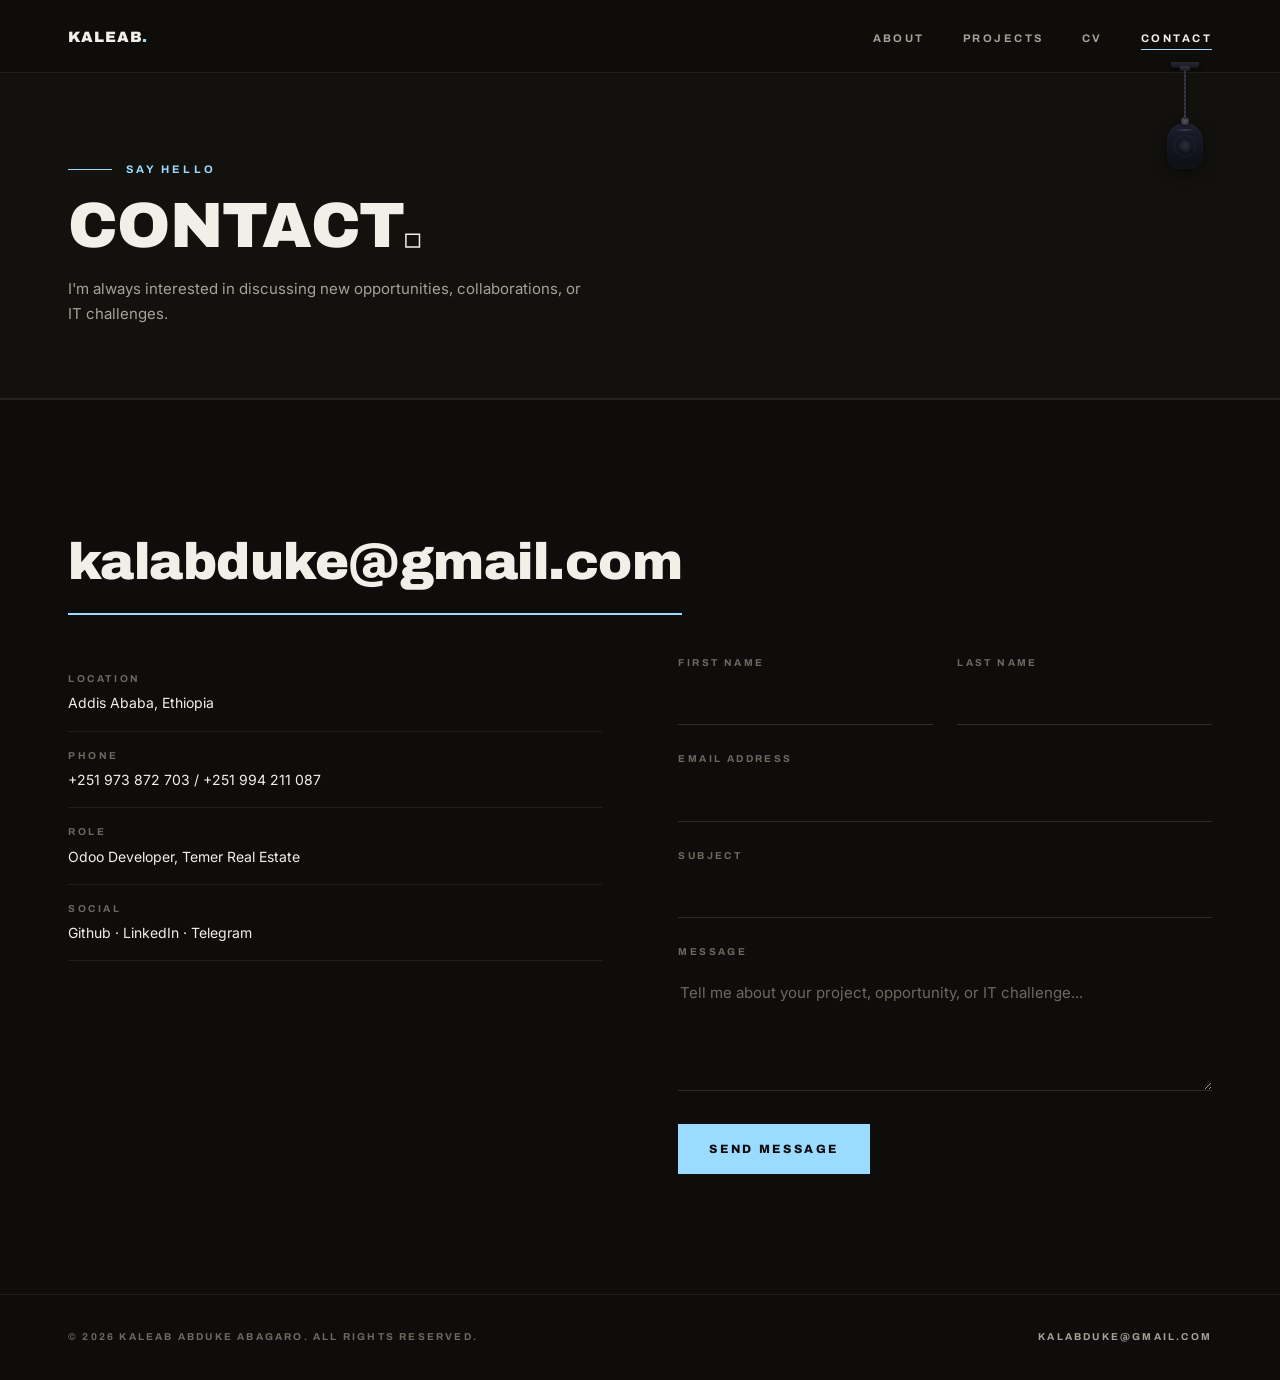
==== contact.html @ af85ce94 "Replace theme toggle with the pull-cord lamp design - Port the lamp from the reference design: ceili" ====
<!DOCTYPE html>
<html lang="en">

<head>
    <meta charset="UTF-8">
    <meta name="viewport" content="width=device-width, initial-scale=1.0">
    <meta name="description"
        content="Contact Kaleab Abduke, Odoo Developer based in Addis Ababa, Ethiopia.">
    <title>Contact | Kaleab Abduke</title>
    <link rel="preconnect" href="https://fonts.googleapis.com">
    <link rel="preconnect" href="https://fonts.gstatic.com" crossorigin>
    <link href="https://fonts.googleapis.com/css2?family=Archivo:wght@600;700;800;900&family=Inter:wght@400;500;600&display=swap"
        rel="stylesheet">
    <link rel="stylesheet" href="https://cdnjs.cloudflare.com/ajax/libs/font-awesome/6.4.0/css/all.min.css">
    <link rel="stylesheet" href="style.css">
    <script>
        // Apply saved theme before first paint (no flash)
        try {
            if (localStorage.getItem('theme') === 'light') {
                document.documentElement.classList.add('light-mode');
            }
        } catch (e) {}
    </script>
</head>

<body>

    <div class="room-light" aria-hidden="true"></div>

    <nav class="navbar">
        <div class="nav-container container">
            <div class="nav-logo">
                <a href="index.html"><span class="logo-text">Kaleab<em>.</em></span></a>
            </div>
            <ul class="nav-menu">
                <li class="nav-item"><a href="index.html#about" class="nav-link">About</a></li>
                <li class="nav-item"><a href="projects.html" class="nav-link">Projects</a></li>
                <li class="nav-item"><a href="index.html#cv" class="nav-link">CV</a></li>
                <li class="nav-item"><a href="contact.html" class="nav-link active">Contact</a></li>
            </ul>
            <div class="lamp-container" id="theme-toggle" role="button" tabindex="0" aria-label="Toggle light / dark mode" aria-pressed="false">
                <div class="ceiling-mount"></div>
                <div class="wire"></div>
                <div class="wire-connector"></div>
                <div class="lamp-body">
                    <div class="led-ring"></div>
                    <div class="core-light"></div>
                    <div class="light-beam"></div>
                    <div class="pull-tab"></div>
                </div>
            </div>
            <div class="nav-toggle" id="mobile-menu" aria-label="Toggle menu">
                <span class="bar"></span>
                <span class="bar"></span>
            </div>
        </div>
    </nav>

    <header class="page-hero">
        <div class="container">
            <div class="ph-kicker">
                <span class="label label--accent">Say Hello</span>
            </div>
            <h1>Contact<span class="line--outline">.</span></h1>
            <p>I'm always interested in discussing new opportunities, collaborations,
                or IT challenges.</p>
        </div>
    </header>

    <section class="section">
        <div class="container">
            <a href="mailto:kalabduke@gmail.com" class="contact-email reveal">kalabduke@gmail.com</a>
            <div class="contact-grid">
                <div class="reveal">
                    <div class="contact-method">
                        <div class="cm-label">Location</div>
                        <div class="cm-value">Addis Ababa, Ethiopia</div>
                    </div>
                    <div class="contact-method">
                        <div class="cm-label">Phone</div>
                        <div class="cm-value">+251 973 872 703 / +251 994 211 087</div>
                    </div>
                    <div class="contact-method">
                        <div class="cm-label">Role</div>
                        <div class="cm-value">Odoo Developer, Temer Real Estate</div>
                    </div>
                    <div class="contact-method">
                        <div class="cm-label">Social</div>
                        <div class="cm-value">
                            <a href="https://github.com/kaleabAbduke" target="_blank" rel="noopener noreferrer">Github</a> ·
                            <a href="https://www.linkedin.com/in/kaleab-abduke" target="_blank" rel="noopener noreferrer">LinkedIn</a> ·
                            <a href="https://t.me/Kaleab_Abduke" target="_blank" rel="noopener noreferrer">Telegram</a>
                        </div>
                    </div>
                </div>

                <form class="contact-form" id="contactForm">
                    <div class="form-row">
                        <div class="form-group">
                            <label for="firstName">First Name</label>
                            <input type="text" id="firstName" name="firstName" required>
                        </div>
                        <div class="form-group">
                            <label for="lastName">Last Name</label>
                            <input type="text" id="lastName" name="lastName" required>
                        </div>
                    </div>
                    <div class="form-group">
                        <label for="email">Email Address</label>
                        <input type="email" id="email" name="email" required>
                    </div>
                    <div class="form-group">
                        <label for="subject">Subject</label>
                        <input type="text" id="subject" name="subject" required>
                    </div>
                    <div class="form-group">
                        <label for="message">Message</label>
                        <textarea id="message" name="message" rows="5" required
                            placeholder="Tell me about your project, opportunity, or IT challenge..."></textarea>
                    </div>
                    <button type="submit" class="btn-sharp">Send Message</button>
                </form>
            </div>
        </div>
    </section>

    <footer class="footer">
        <div class="container footer-inner">
            <p>© <span id="current-year">2026</span> Kaleab Abduke Abagaro. All rights reserved.</p>
            <p><a href="mailto:kalabduke@gmail.com">kalabduke@gmail.com</a></p>
        </div>
    </footer>

    <script src="script.js"></script>
    <script>
        document.getElementById('current-year').textContent = new Date().getFullYear();

        // Form submission sends to your email via Formspree
        document.getElementById('contactForm').addEventListener('submit', function (e) {
            e.preventDefault();
            const formData = new FormData(this);
            const firstName = formData.get('firstName');
            const lastName = formData.get('lastName');
            const email = formData.get('email');
            const subject = formData.get('subject');
            const message = formData.get('message');

            if (!firstName || !lastName || !email || !subject || !message) {
                showNotification('Please fill in all fields', 'error');
                return;
            }

            const emailRegex = /^[^\s@]+@[^\s@]+\.[^\s@]+$/;
            if (!emailRegex.test(email)) {
                showNotification('Please enter a valid email address', 'error');
                return;
            }

            const form = this;
            const submitBtn = form.querySelector('button[type="submit"]');
            const originalBtnText = submitBtn ? submitBtn.innerHTML : '';
            if (submitBtn) {
                submitBtn.disabled = true;
                submitBtn.textContent = 'Sending...';
            }

            fetch(window.FORMSPREE_ENDPOINT, {
                method: 'POST',
                headers: { 'Content-Type': 'application/json' },
                body: JSON.stringify({
                    name: firstName + ' ' + lastName,
                    firstName, lastName, email, subject, message
                })
            })
            .then(r => r.json())
            .then(data => {
                if (data.ok) {
                    showNotification('Message sent! I\'ll get back to you soon.', 'success');
                    form.reset();
                } else {
                    showNotification('Something went wrong. Try again or email me directly.', 'error');
                }
            })
            .catch(() => {
                showNotification('Could not send. Check your connection or email me directly.', 'error');
            })
            .finally(() => {
                if (submitBtn) {
                    submitBtn.disabled = false;
                    submitBtn.textContent = originalBtnText;
                }
            });
        });
    </script>
</body>

</html>
---- style.css ----
/* ============================================================
   KALEAB ABDUKE | PORTFOLIO
   Editorial design language: sharp corners, hairline rules,
   huge uppercase display type, one accent. Inspired by bold
   magazine / showcase layouts. No glass, no glow, no pills.
   ============================================================ */

/* ---------- Reset ---------- */
* {
    margin: 0;
    padding: 0;
    box-sizing: border-box;
}

:root {
    /* Warm dark editorial palette */
    --bg: #0E0D0B;
    --bg-2: #12110E;
    --bg-3: #171510;
    --ink: #F2EFE9;
    --muted: #A7A197;
    --faint: #6E6960;
    --line: rgba(242, 239, 233, 0.14);
    --line-soft: rgba(242, 239, 233, 0.08);
    --accent: #9ADBFF;
    --accent-ink: #0A0A0A;
    --card: rgba(242, 239, 233, 0.045);

    /* Hero stays cinematic (light-on-dark over the photo) in both themes */
    --hero-ink: #F2EFE9;
    --hero-muted: #A7A197;
    --hero-accent: #9ADBFF;
    --hero-accent-ink: #0A0A0A;
    --hero-fade: #0E0D0B;

    /* Theme-aware surfaces */
    --nav-bg: rgba(14, 13, 11, 0.88);
    --scroll-thumb: #2A2722;

    /* Type */
    --display: 'Archivo', 'Inter', sans-serif;
    --body: 'Inter', sans-serif;

    --fs-hero: clamp(3.2rem, 11vw, 10.5rem);
    --fs-xl: clamp(2.2rem, 5vw, 4rem);
    --fs-lg: clamp(1.4rem, 2.6vw, 2.1rem);
    --fs-md: 1rem;
    --fs-sm: 0.8125rem;
    --fs-xs: 0.6875rem;

    --space: clamp(4rem, 10vw, 7.5rem);
}

html {
    scroll-behavior: smooth;
}

body {
    font-family: var(--body);
    background: var(--bg);
    color: var(--ink);
    line-height: 1.65;
    -webkit-font-smoothing: antialiased;
    overflow-x: hidden;
    transition: background-color 0.5s ease, color 0.5s ease;
}

/* ============================================================
   LIGHT MODE — warm paper editorial palette
   Toggled via html.light-mode (head script + theme button)
   ============================================================ */
html.light-mode {
    --bg: #F5F2EC;
    --bg-2: #EFEBE2;
    --bg-3: #E8E3D8;
    --ink: #1C1812;
    --muted: #5A544A;
    --faint: #8A8377;
    --line: rgba(28, 24, 18, 0.16);
    --line-soft: rgba(28, 24, 18, 0.09);
    --accent: #0E7CB8;
    --accent-ink: #FFFFFF;
    --card: rgba(28, 24, 18, 0.05);
    --nav-bg: rgba(245, 242, 236, 0.88);
    --scroll-thumb: #C6C0B2;
}

/* Smooth theme cross-fade for the main themed surfaces */
html.light-mode body,
html.light-mode .navbar,
html.light-mode .section,
html.light-mode .section--tint,
html.light-mode .soft-chip,
html.light-mode .btn-sharp {
    transition: background-color 0.5s ease, color 0.5s ease, border-color 0.5s ease;
}

::selection {
    background: var(--accent);
    color: var(--accent-ink);
}

::-webkit-scrollbar {
    width: 10px;
}
::-webkit-scrollbar-track {
    background: var(--bg);
}
::-webkit-scrollbar-thumb {
    background: var(--scroll-thumb);
    border-radius: 0;
}

a {
    color: inherit;
    text-decoration: none;
}

img {
    max-width: 100%;
    display: block;
}

.container {
    width: 100%;
    max-width: 1240px;
    margin: 0 auto;
    padding: 0 clamp(20px, 4vw, 48px);
}

/* ---------- Utility ---------- */
.u-muted { color: var(--muted); }
.u-faint { color: var(--faint); }
.u-accent { color: var(--accent); }

.label {
    font-family: var(--display);
    font-size: var(--fs-xs);
    font-weight: 700;
    text-transform: uppercase;
    letter-spacing: 0.28em;
    color: var(--muted);
}

.label--accent { color: var(--accent); }

/* ============================================================
   NAVIGATION
   ============================================================ */
.navbar {
    position: fixed;
    top: 0;
    left: 0;
    right: 0;
    z-index: 1000;
    background: var(--nav-bg);
    backdrop-filter: blur(10px);
    -webkit-backdrop-filter: blur(10px);
    border-bottom: 1px solid var(--line-soft);
    transition: background 0.5s ease, border-color 0.5s ease;
}

.nav-container {
    display: flex;
    align-items: center;
    justify-content: space-between;
    height: 72px;
}

.nav-logo .logo-text {
    font-family: var(--display);
    font-size: 15px;
    font-weight: 900;
    text-transform: uppercase;
    letter-spacing: 0.06em;
    color: var(--ink);
}

.nav-logo .logo-text em {
    font-style: normal;
    color: var(--accent);
}

.nav-menu {
    display: flex;
    align-items: center;
    gap: clamp(20px, 3vw, 40px);
    list-style: none;
}

.nav-link {
    font-family: var(--display);
    font-size: 11px;
    font-weight: 700;
    text-transform: uppercase;
    letter-spacing: 0.22em;
    color: var(--muted);
    padding: 6px 0;
    position: relative;
    transition: color 0.25s ease;
}

.nav-link::after {
    content: '';
    position: absolute;
    left: 0;
    bottom: 0;
    width: 0;
    height: 1px;
    background: var(--accent);
    transition: width 0.3s ease;
}

.nav-link:hover,
.nav-link.active {
    color: var(--ink);
}

.nav-link:hover::after,
.nav-link.active::after {
    width: 100%;
}

/* ============================================================
   THEME LAMP — light / dark mode toggle
   Tap, click or pull the lamp to switch themes
   ============================================================ */
.lamp-container {
    position: fixed;
    top: 62px;
    right: 6vw;
    z-index: 990;
    cursor: grab;
    user-select: none;
    -webkit-user-select: none;
    outline: none;
}

.lamp-container:active {
    cursor: grabbing;
}

.lamp-container:focus-visible .lamp-body {
    outline: 1px solid var(--accent);
    outline-offset: 4px;
}

/* Ceiling mount */
.ceiling-mount {
    width: 28px;
    height: 6px;
    background: linear-gradient(to bottom, #2a2a35, #15151a);
    border-radius: 0 0 3px 3px;
    margin: 0 auto;
    box-shadow: 0 1px 4px rgba(0, 0, 0, 0.6);
    position: relative;
    z-index: 10;
}

.ceiling-mount::after {
    content: '';
    position: absolute;
    bottom: -3px;
    left: 50%;
    transform: translateX(-50%);
    width: 10px;
    height: 5px;
    background: linear-gradient(to bottom, #333340, #1a1a25);
    border-radius: 1px;
}

/* Wire */
.wire {
    width: 2px;
    height: 52px;
    background: repeating-linear-gradient(
        to bottom,
        #3a3a45 0px,
        #3a3a45 2px,
        #2a2a35 2px,
        #2a2a35 4px
    );
    margin: -1px auto 0;
    position: relative;
    z-index: 5;
    transition: height 0.3s ease;
    box-shadow: 1px 0 2px rgba(0, 0, 0, 0.4);
}

.wire-connector {
    width: 8px;
    height: 8px;
    background: radial-gradient(circle, #555560, #2a2a35);
    border-radius: 50%;
    margin: -2px auto 0;
    position: relative;
    z-index: 2;
    box-shadow: 0 1px 3px rgba(0, 0, 0, 0.5);
}

/* Lamp body */
.lamp-body {
    width: 36px;
    height: 46px;
    background: linear-gradient(180deg, #1e1e2e 0%, #151520 50%, #0d0d15 100%);
    border-radius: 18px 18px 12px 12px;
    position: relative;
    margin: -2px auto 0;
    box-shadow:
        0 4px 15px rgba(0, 0, 0, 0.5),
        inset 0 1px 2px rgba(255, 255, 255, 0.03);
    transition: all 0.4s ease;
    overflow: hidden;
}

.lamp-body::before {
    content: '';
    position: absolute;
    top: 6px;
    left: 50%;
    transform: translateX(-50%);
    width: 20px;
    height: 2px;
    background: linear-gradient(to right, transparent, #3a3a50, transparent);
    border-radius: 1px;
}

.led-ring {
    position: absolute;
    top: 50%;
    left: 50%;
    transform: translate(-50%, -50%);
    width: 22px;
    height: 22px;
    border: 1.5px solid rgba(255, 255, 255, 0.05);
    border-radius: 50%;
    transition: all 0.4s ease;
}

.core-light {
    position: absolute;
    top: 50%;
    left: 50%;
    transform: translate(-50%, -50%);
    width: 12px;
    height: 12px;
    background: radial-gradient(circle, rgba(255, 255, 255, 0.1), transparent);
    border-radius: 50%;
    transition: all 0.4s ease;
}

.lamp-body::after {
    content: '';
    position: absolute;
    bottom: 0;
    left: 0;
    right: 0;
    height: 8px;
    background: linear-gradient(to bottom, transparent, rgba(255, 255, 255, 0.02));
    border-radius: 0 0 12px 12px;
}

/* Light beam */
.light-beam {
    position: absolute;
    top: 100%;
    left: 50%;
    transform: translateX(-50%);
    width: 0;
    height: 0;
    border-left: 70px solid transparent;
    border-right: 70px solid transparent;
    border-top: 200px solid rgba(200, 220, 255, 0);
    pointer-events: none;
    transition: all 0.5s ease;
    filter: blur(18px);
}

/* Pull tab */
.pull-tab {
    position: absolute;
    bottom: -32px;
    right: 8px;
    width: 1.5px;
    height: 32px;
    background: linear-gradient(to bottom, #4a4a55, #2a2a35);
    transition: transform 0.3s ease;
}

.pull-tab::after {
    content: '';
    position: absolute;
    bottom: -5px;
    left: 50%;
    transform: translateX(-50%);
    width: 8px;
    height: 8px;
    background: radial-gradient(circle, #5a5a65, #3a3a45);
    border-radius: 50%;
    box-shadow: 0 1px 3px rgba(0, 0, 0, 0.5);
}

/* ON state: futuristic glow */
.lamp-container.on .lamp-body {
    background: linear-gradient(180deg, #2a2a3e 0%, #1e1e2e 50%, #151520 100%);
    box-shadow:
        0 4px 20px rgba(100, 180, 255, 0.15),
        0 0 40px rgba(100, 180, 255, 0.1),
        inset 0 1px 2px rgba(255, 255, 255, 0.05);
}

.lamp-container.on .led-ring {
    border-color: rgba(100, 200, 255, 0.6);
    box-shadow: 0 0 15px rgba(100, 200, 255, 0.4), 0 0 30px rgba(100, 200, 255, 0.2);
}

.lamp-container.on .core-light {
    background: radial-gradient(circle, rgba(200, 230, 255, 0.95), rgba(100, 180, 255, 0.6));
    box-shadow:
        0 0 30px rgba(100, 200, 255, 0.8),
        0 0 60px rgba(100, 180, 255, 0.4),
        0 0 100px rgba(100, 180, 255, 0.2);
}

.lamp-container.on .light-beam {
    border-top-color: rgba(200, 220, 255, 0.08);
}

.lamp-container.on .pull-tab::after {
    background: radial-gradient(circle, #7a7a85, #5a5a65);
    box-shadow: 0 0 8px rgba(100, 200, 255, 0.3);
}

/* Pull animation */
.lamp-container.pulling .wire {
    height: 74px;
}

.lamp-container.pulling .lamp-body,
.lamp-container.pulling .pull-tab {
    transform: translateY(22px);
}

/* Room light overlay: warms the page in light mode */
.room-light {
    position: fixed;
    top: 0;
    left: 0;
    width: 100%;
    height: 100%;
    background: radial-gradient(ellipse at 85% 12%, rgba(200, 220, 255, 0.07) 0%, transparent 55%);
    opacity: 0;
    pointer-events: none;
    transition: opacity 0.7s ease;
    z-index: 40;
}

html.light-mode .room-light {
    opacity: 1;
}

@media (max-width: 900px) {
    .lamp-container {
        top: 60px;
        right: 14px;
    }
}

@media (max-width: 480px) {
    .lamp-container {
        right: 12px;
    }
    .lamp-body {
        width: 32px;
        height: 42px;
    }
    .wire {
        height: 44px;
    }
    .light-beam {
        border-left-width: 55px;
        border-right-width: 55px;
        border-top-width: 160px;
    }
}

/* Hamburger: two dashes, editorial style */
.nav-toggle {
    display: none;
    flex-direction: column;
    gap: 7px;
    cursor: pointer;
    padding: 8px 0;
}

.nav-toggle .bar {
    width: 26px;
    height: 1.5px;
    background: var(--ink);
    transition: transform 0.3s ease, opacity 0.3s ease;
}

.nav-toggle.active .bar:nth-child(1) {
    transform: translateY(4.25px) rotate(45deg);
}
.nav-toggle.active .bar:nth-child(2) {
    transform: translateY(-4.25px) rotate(-45deg);
}

/* ============================================================
   HERO
   ============================================================ */
.hero {
    position: relative;
    min-height: 100svh;
    display: flex;
    flex-direction: column;
    justify-content: flex-end;
    overflow: hidden;
    padding-top: 72px;
}

.hero-bg {
    position: absolute;
    inset: 0;
    z-index: 0;
}

.hero-bg img {
    width: 100%;
    height: 100%;
    object-fit: cover;
    filter: grayscale(55%) contrast(1.05) brightness(0.55);
    transform: scale(1.02);
}

.hero-bg::after {
    content: '';
    position: absolute;
    inset: 0;
    background:
        linear-gradient(180deg, rgba(14, 13, 11, 0.78) 0%, rgba(14, 13, 11, 0.15) 38%, rgba(14, 13, 11, 0.42) 72%, var(--hero-fade) 100%),
        radial-gradient(120% 90% at 20% 20%, transparent 40%, rgba(14, 13, 11, 0.55) 100%);
}

.hero-inner {
    position: relative;
    z-index: 2;
    width: 100%;
    padding-bottom: 150px;
}

.hero-kicker {
    display: flex;
    align-items: center;
    gap: 14px;
    margin-bottom: 22px;
}

.hero-kicker::before {
    content: '';
    width: 44px;
    height: 1px;
    background: var(--hero-accent);
}

.hero-title {
    font-family: var(--display);
    font-size: var(--fs-hero);
    font-weight: 900;
    text-transform: uppercase;
    line-height: 0.9;
    letter-spacing: -0.01em;
    margin: 0;
}

.hero-title .line {
    display: block;
}

.hero-title .line--outline {
    color: transparent;
    -webkit-text-stroke: 1.5px var(--hero-ink);
}

.hero-title .line--outline em {
    font-style: normal;
    -webkit-text-stroke: 0;
    color: var(--hero-accent);
}

.hero-lead {
    margin-top: 28px;
    max-width: 460px;
    color: var(--hero-muted);
    font-size: 15px;
    line-height: 1.7;
}

.hero-actions {
    display: flex;
    align-items: center;
    gap: 28px;
    margin-top: 40px;
    flex-wrap: wrap;
}

/* Circular watch-style button */
.watch-btn {
    display: inline-flex;
    align-items: center;
    gap: 16px;
    color: var(--hero-ink);
    transition: color 0.25s ease;
}

.watch-btn .ring {
    width: 58px;
    height: 58px;
    border: 1px solid rgba(242, 239, 233, 0.5);
    border-radius: 50%;
    display: grid;
    place-items: center;
    transition: border-color 0.3s ease, background 0.3s ease, transform 0.3s ease;
}

.watch-btn .ring svg {
    width: 16px;
    height: 16px;
    fill: var(--hero-ink);
    margin-left: 2px;
    transition: fill 0.3s ease;
}

.watch-btn .ring-label {
    font-family: var(--display);
    font-size: 11px;
    font-weight: 700;
    text-transform: uppercase;
    letter-spacing: 0.24em;
}

.watch-btn:hover .ring {
    border-color: var(--hero-accent);
    background: var(--hero-accent);
    transform: scale(1.05);
}

.watch-btn:hover .ring svg {
    fill: var(--hero-accent-ink);
}

/* Sharp-corner accent button */
.btn-sharp {
    display: inline-flex;
    align-items: center;
    justify-content: center;
    gap: 10px;
    background: var(--accent);
    color: var(--accent-ink);
    font-family: var(--display);
    font-size: 12px;
    font-weight: 800;
    text-transform: uppercase;
    letter-spacing: 0.22em;
    padding: 17px 30px;
    border: 1px solid var(--accent);
    border-radius: 0;
    cursor: pointer;
    transition: background 0.25s ease, color 0.25s ease, transform 0.2s ease;
}

.btn-sharp:hover {
    background: transparent;
    color: var(--accent);
    transform: translateY(-2px);
}

.btn-sharp--ghost {
    background: transparent;
    color: var(--ink);
    border-color: var(--line);
}

.btn-sharp--ghost:hover {
    border-color: var(--ink);
    color: var(--ink);
    background: transparent;
}

/* Hero info card: bottom right, translucent with border */
.hero-card {
    position: absolute;
    right: clamp(20px, 4vw, 48px);
    bottom: 130px;
    z-index: 2;
    width: min(360px, 88vw);
    background: rgba(14, 13, 11, 0.72);
    border: 1px solid var(--line);
    padding: 26px 28px;
    backdrop-filter: blur(6px);
    -webkit-backdrop-filter: blur(6px);
}

.hero-card h3 {
    font-family: var(--display);
    font-size: 15px;
    font-weight: 800;
    text-transform: uppercase;
    letter-spacing: 0.12em;
    margin-bottom: 10px;
}

.hero-card p {
    color: var(--hero-muted);
    font-size: 13px;
    line-height: 1.7;
}

.hero-card .card-tag {
    display: inline-block;
    margin-top: 14px;
    font-family: var(--display);
    font-size: 10px;
    font-weight: 700;
    text-transform: uppercase;
    letter-spacing: 0.26em;
    color: var(--hero-accent);
}

/* Stats overlay: bottom */
.hero-stats {
    position: absolute;
    left: 0;
    right: 0;
    bottom: 0;
    z-index: 2;
    border-top: 1px solid var(--line-soft);
    background: rgba(14, 13, 11, 0.55);
    backdrop-filter: blur(6px);
    -webkit-backdrop-filter: blur(6px);
}

.stats-row {
    display: grid;
    grid-template-columns: repeat(3, 1fr);
    max-width: 1240px;
    margin: 0 auto;
    padding: 0 clamp(20px, 4vw, 48px);
}

.stat {
    padding: 26px 20px 26px 0;
    border-right: 1px solid var(--line-soft);
}

.stat:last-child {
    border-right: none;
}

.stat-num {
    font-family: var(--display);
    font-size: clamp(2rem, 4.5vw, 3.4rem);
    font-weight: 900;
    line-height: 1;
    display: block;
    color: var(--hero-ink);
}

.stat-label {
    display: block;
    margin-top: 8px;
    font-family: var(--display);
    font-size: 10px;
    font-weight: 700;
    text-transform: uppercase;
    letter-spacing: 0.28em;
    color: var(--hero-muted);
}

/* Hero socials: bottom left */
.hero-social {
    position: absolute;
    left: clamp(20px, 4vw, 48px);
    bottom: 118px;
    z-index: 2;
    display: flex;
    gap: 22px;
}

.hero-social a {
    font-family: var(--display);
    font-size: 10px;
    font-weight: 700;
    text-transform: uppercase;
    letter-spacing: 0.26em;
    color: var(--hero-muted);
    transition: color 0.25s ease;
}

.hero-social a:hover {
    color: var(--hero-accent);
}

/* Right pagination rail */
.hero-pager {
    position: absolute;
    right: clamp(14px, 2vw, 28px);
    top: 50%;
    transform: translateY(-50%);
    z-index: 2;
    display: flex;
    flex-direction: column;
    align-items: center;
    gap: 14px;
}

.hero-pager span {
    font-family: var(--display);
    font-size: 10px;
    font-weight: 700;
    color: var(--hero-muted);
    letter-spacing: 0.2em;
}

.hero-pager i {
    width: 1px;
    height: 74px;
    background: var(--line);
    position: relative;
}

.hero-pager i::after {
    content: '';
    position: absolute;
    top: 0;
    left: 0;
    width: 100%;
    height: 40%;
    background: var(--accent);
}

/* ============================================================
   SECTIONS
   ============================================================ */
.section {
    padding: var(--space) 0;
    border-top: 1px solid var(--line-soft);
    scroll-margin-top: 72px;
}

.section--tint {
    background: var(--bg-2);
}

.sec-head {
    display: flex;
    align-items: baseline;
    gap: 18px;
    margin-bottom: clamp(40px, 6vw, 72px);
}

.sec-title {
    font-family: var(--display);
    font-size: var(--fs-xl);
    font-weight: 900;
    text-transform: uppercase;
    line-height: 1;
    letter-spacing: -0.01em;
}

/* Reveal animation */
.reveal {
    opacity: 0;
    transform: translateY(26px);
    transition: opacity 0.7s ease, transform 0.7s ease;
}

.reveal.in {
    opacity: 1;
    transform: none;
}

/* ============================================================
   ABOUT / PROFILE
   ============================================================ */
.about-grid {
    display: grid;
    grid-template-columns: 1.15fr 0.85fr;
    gap: clamp(40px, 6vw, 80px);
    align-items: start;
}

.about-text p {
    color: var(--muted);
    font-size: 15px;
    line-height: 1.8;
    margin-bottom: 20px;
}

.about-text p strong {
    color: var(--ink);
    font-weight: 600;
}

.about-text .lead {
    font-size: var(--fs-md);
    color: var(--ink);
    font-weight: 500;
    line-height: 1.7;
}

.about-facts {
    margin-top: 34px;
    border-top: 1px solid var(--line);
}

.fact {
    display: flex;
    justify-content: space-between;
    gap: 20px;
    padding: 15px 0;
    border-bottom: 1px solid var(--line-soft);
}

.fact .fact-key {
    font-family: var(--display);
    font-size: 11px;
    font-weight: 700;
    text-transform: uppercase;
    letter-spacing: 0.2em;
    color: var(--faint);
}

.fact .fact-val {
    font-size: 13.5px;
    color: var(--ink);
    text-align: right;
}

.about-photo {
    position: relative;
}

.about-photo .frame {
    border: 1px solid var(--line);
    padding: 10px;
    background: var(--bg-2);
}

.about-photo img {
    width: 100%;
    filter: grayscale(100%) contrast(1.05);
    aspect-ratio: 4 / 5;
    object-fit: cover;
}

.about-photo .photo-caption {
    margin-top: 14px;
    font-family: var(--display);
    font-size: 10px;
    font-weight: 700;
    text-transform: uppercase;
    letter-spacing: 0.26em;
    color: var(--faint);
}

.about-photo .photo-caption em {
    font-style: normal;
    color: var(--accent);
}

/* ============================================================
   SKILLS | editorial list
   ============================================================ */
.skill-row {
    display: flex;
    align-items: center;
    gap: 24px;
    padding: 22px 0;
    border-bottom: 1px solid var(--line-soft);
    transition: background 0.25s ease;
}

.skill-row:first-child {
    border-top: 1px solid var(--line-soft);
}

.skill-row:hover {
    background: var(--card);
}

.skill-name {
    font-family: var(--display);
    font-size: var(--fs-md);
    font-weight: 800;
    text-transform: uppercase;
    letter-spacing: 0.06em;
    width: 220px;
    flex-shrink: 0;
}

.skill-dots {
    flex: 1;
    display: flex;
    gap: 6px;
    align-items: center;
}

.skill-dots i {
    width: 8px;
    height: 8px;
    background: var(--line);
    transition: background 0.3s ease;
}

.skill-dots i.on {
    background: var(--accent);
}

/* Soft skills: chip block under the technical bars */
.soft-skills {
    margin-top: clamp(32px, 4vw, 48px);
    padding-top: clamp(24px, 3vw, 36px);
    border-top: 1px solid var(--line-soft);
}

.soft-skills-label {
    font-family: var(--display);
    font-size: var(--fs-sm);
    font-weight: 800;
    text-transform: uppercase;
    letter-spacing: 0.14em;
    color: var(--accent);
    margin-bottom: 18px;
}

.soft-skills-list {
    display: flex;
    flex-wrap: wrap;
    gap: 10px;
}

.soft-chip {
    font-family: var(--display);
    font-size: 13px;
    font-weight: 700;
    text-transform: uppercase;
    letter-spacing: 0.08em;
    color: var(--text);
    border: 1px solid var(--line);
    padding: 8px 16px;
    transition: border-color 0.25s ease, color 0.25s ease, background 0.25s ease;
}

.soft-chip:hover {
    border-color: var(--accent);
    color: var(--accent);
}

/* Dots grid variant (kept for script.js render) */
.skill-dots-container {
    display: flex;
    gap: 6px;
}

.skill-dots-container .dot {
    width: 8px;
    height: 8px;
    background: var(--line);
}

.skill-dots-container .dot.filled {
    background: var(--accent);
}

.skill-dot-header {
    display: flex;
    justify-content: space-between;
    align-items: baseline;
    margin-bottom: 8px;
}

.skill-dot-header .skill-name {
    width: auto;
    font-size: 13px;
}

/* ============================================================
   PROJECTS | numbered editorial rows
   ============================================================ */
.project-row {
    display: grid;
    grid-template-columns: 90px 1fr;
    gap: clamp(20px, 3vw, 40px);
    padding: clamp(34px, 5vw, 52px) 0;
    border-bottom: 1px solid var(--line-soft);
    transition: background 0.3s ease;
    align-items: start;
}

.project-row:first-of-type {
    border-top: 1px solid var(--line);
}

.project-row:hover {
    background: var(--card);
}

.proj-num {
    font-family: var(--display);
    font-size: 15px;
    font-weight: 800;
    color: var(--accent);
    letter-spacing: 0.06em;
    padding-top: 6px;
}

.proj-body .proj-title {
    font-family: var(--display);
    font-size: var(--fs-lg);
    font-weight: 900;
    text-transform: uppercase;
    line-height: 1.1;
    letter-spacing: -0.01em;
    margin-bottom: 14px;
    transition: color 0.25s ease;
}

.project-row:hover .proj-title {
    color: var(--accent);
}

.proj-body .proj-desc {
    color: var(--muted);
    font-size: 14.5px;
    line-height: 1.75;
    max-width: 720px;
    margin-bottom: 18px;
}

.proj-meta {
    display: flex;
    flex-wrap: wrap;
    gap: 8px 0;
    margin-bottom: 22px;
}

.proj-meta span {
    font-family: var(--display);
    font-size: 10px;
    font-weight: 700;
    text-transform: uppercase;
    letter-spacing: 0.2em;
    color: var(--faint);
    padding-right: 16px;
    border-right: 1px solid var(--line);
    margin-right: 16px;
}

.proj-meta span:last-child {
    border-right: none;
    padding-right: 0;
    margin-right: 0;
}

.proj-links {
    display: flex;
    gap: 28px;
}

.proj-links a {
    display: inline-flex;
    align-items: center;
    gap: 8px;
    font-family: var(--display);
    font-size: 11px;
    font-weight: 800;
    text-transform: uppercase;
    letter-spacing: 0.22em;
    color: var(--ink);
    transition: color 0.25s ease;
}

.proj-links a svg {
    width: 13px;
    height: 13px;
    fill: none;
    stroke: currentColor;
    stroke-width: 1.5;
    transition: transform 0.25s ease;
}

.proj-links a:hover {
    color: var(--accent);
}

.proj-links a:hover svg {
    transform: translate(2px, -2px);
}

.proj-cta {
    display: inline-flex;
    align-items: center;
    gap: 10px;
    font-family: var(--display);
    font-size: 12px;
    font-weight: 800;
    text-transform: uppercase;
    letter-spacing: 0.24em;
    background: var(--accent);
    color: var(--accent-ink);
    padding: 14px 22px;
    border: 1px solid var(--accent);
    transition: background 0.25s ease, color 0.25s ease;
}

.proj-cta:hover {
    background: transparent;
    color: var(--accent);
}

/* ============================================================
   CV
   ============================================================ */
.cv-grid {
    display: grid;
    grid-template-columns: 1.4fr 1fr;
    gap: clamp(40px, 6vw, 80px);
    align-items: start;
}

.cv-block {
    border-top: 1px solid var(--line);
    padding-top: 22px;
}

.cv-block + .cv-block {
    margin-top: 48px;
}

.cv-block-title {
    font-family: var(--display);
    font-size: 12px;
    font-weight: 800;
    text-transform: uppercase;
    letter-spacing: 0.24em;
    color: var(--accent);
    margin-bottom: 18px;
    display: flex;
    align-items: center;
    gap: 12px;
}

.cv-block-title::before {
    content: '';
    width: 20px;
    height: 1px;
    background: var(--accent);
}

.cv-item {
    padding: 18px 0;
    border-bottom: 1px solid var(--line-soft);
}

.cv-item:last-child {
    border-bottom: none;
}

.cv-item-header {
    display: flex;
    justify-content: space-between;
    align-items: baseline;
    gap: 16px;
    margin-bottom: 4px;
}

.cv-item-header h4 {
    font-family: var(--display);
    font-size: 14.5px;
    font-weight: 800;
    text-transform: uppercase;
    letter-spacing: 0.04em;
    line-height: 1.3;
}

.cv-date {
    font-family: var(--display);
    font-size: 10.5px;
    font-weight: 700;
    text-transform: uppercase;
    letter-spacing: 0.16em;
    color: var(--faint);
    white-space: nowrap;
}

.cv-company {
    color: var(--muted);
    font-size: 13px;
    font-weight: 500;
    margin: 4px 0 6px;
}

.cv-description {
    color: var(--muted);
    font-size: 13px;
    line-height: 1.7;
    list-style: none;
}

.cv-description li {
    margin-bottom: 4px;
    padding-left: 16px;
    position: relative;
}

.cv-description li::before {
    content: '';
    position: absolute;
    left: 0;
    top: 8px;
    width: 5px;
    height: 1px;
    background: var(--accent);
}

.cv-contact-item {
    display: flex;
    align-items: baseline;
    gap: 12px;
    padding: 12px 0;
    border-bottom: 1px solid var(--line-soft);
    font-size: 13.5px;
    color: var(--ink);
}

.cv-contact-item:last-child {
    border-bottom: none;
}

.cv-contact-item i {
    color: var(--accent);
    font-size: 11px;
    width: 16px;
    text-align: center;
}

.cv-actions {
    display: flex;
    gap: 14px;
    margin-top: 30px;
    flex-wrap: wrap;
}

/* ============================================================
   CONTACT
   ============================================================ */
.contact-email {
    display: inline-block;
    font-family: var(--display);
    font-size: clamp(1.6rem, 4.5vw, 3.2rem);
    font-weight: 900;
    text-transform: lowercase;
    letter-spacing: -0.01em;
    color: var(--ink);
    border-bottom: 2px solid var(--accent);
    padding-bottom: 8px;
    margin-bottom: 40px;
    transition: color 0.25s ease;
    word-break: break-all;
}

.contact-email:hover {
    color: var(--accent);
}

.contact-grid {
    display: grid;
    grid-template-columns: 1fr 1fr;
    gap: clamp(40px, 6vw, 80px);
    align-items: start;
}

.contact-method {
    padding: 16px 0;
    border-bottom: 1px solid var(--line-soft);
}

.contact-method .cm-label {
    font-family: var(--display);
    font-size: 10px;
    font-weight: 700;
    text-transform: uppercase;
    letter-spacing: 0.26em;
    color: var(--faint);
    margin-bottom: 4px;
}

.contact-method .cm-value {
    font-size: 14px;
    color: var(--ink);
}

.contact-form .form-group {
    margin-bottom: 26px;
}

.contact-form label {
    display: block;
    font-family: var(--display);
    font-size: 10px;
    font-weight: 700;
    text-transform: uppercase;
    letter-spacing: 0.24em;
    color: var(--faint);
    margin-bottom: 10px;
}

.contact-form input,
.contact-form textarea {
    width: 100%;
    background: transparent;
    border: none;
    border-bottom: 1px solid var(--line);
    border-radius: 0;
    padding: 12px 2px;
    font-family: var(--body);
    font-size: 15px;
    color: var(--ink);
    resize: vertical;
    transition: border-color 0.3s ease;
}

.contact-form input::placeholder,
.contact-form textarea::placeholder {
    color: var(--faint);
}

.contact-form input:focus,
.contact-form textarea:focus {
    outline: none;
    border-bottom-color: var(--accent);
}

.form-row {
    display: grid;
    grid-template-columns: 1fr 1fr;
    gap: 24px;
}

/* ============================================================
   FOOTER
   ============================================================ */
.footer {
    border-top: 1px solid var(--line-soft);
    padding: 34px 0;
}

.footer-inner {
    display: flex;
    justify-content: space-between;
    align-items: center;
    gap: 16px;
    flex-wrap: wrap;
}

.footer p {
    font-family: var(--display);
    font-size: 10px;
    font-weight: 700;
    text-transform: uppercase;
    letter-spacing: 0.22em;
    color: var(--faint);
}

.footer a {
    color: var(--muted);
    transition: color 0.25s ease;
}

.footer a:hover {
    color: var(--accent);
}

/* ============================================================
   SUB-PAGE HERO (Projects / Contact)
   ============================================================ */
.page-hero {
    padding: 160px 0 clamp(48px, 6vw, 72px);
    border-bottom: 1px solid var(--line-soft);
    background: var(--bg-2);
}

.page-hero .ph-kicker {
    display: flex;
    align-items: center;
    gap: 14px;
    margin-bottom: 18px;
}

.page-hero .ph-kicker::before {
    content: '';
    width: 44px;
    height: 1px;
    background: var(--accent);
}

.page-hero h1 {
    font-family: var(--display);
    font-size: var(--fs-xl);
    font-weight: 900;
    text-transform: uppercase;
    line-height: 0.95;
    letter-spacing: -0.01em;
}

.page-hero h1 .line--outline {
    color: transparent;
    -webkit-text-stroke: 1.5px var(--ink);
}

.page-hero p {
    color: var(--muted);
    margin-top: 20px;
    max-width: 520px;
    font-size: 15px;
}

/* ============================================================
   RESPONSIVE
   ============================================================ */
@media (max-width: 900px) {
    .nav-menu {
        position: fixed;
        top: 72px;
        left: 0;
        right: 0;
        flex-direction: column;
        align-items: flex-start;
        gap: 0;
        background: var(--bg);
        border-bottom: 1px solid var(--line);
        padding: 12px 0 22px clamp(20px, 4vw, 48px);
        transform: translateY(-110%);
        transition: transform 0.35s ease;
        z-index: 999;
    }

    .nav-menu.active {
        transform: translateY(0);
    }

    .nav-menu .nav-item {
        width: 100%;
    }

    .nav-link {
        display: block;
        padding: 16px 0;
        font-size: 13px;
    }

    .nav-toggle {
        display: flex;
    }

    .hero-card {
        position: relative;
        right: auto;
        bottom: auto;
        width: 100%;
        margin-top: 34px;
        max-width: 480px;
    }

    .hero-social {
        bottom: 132px;
    }

    .hero-pager {
        display: none;
    }

    .about-grid,
    .cv-grid,
    .contact-grid {
        grid-template-columns: 1fr;
    }

    .skill-row {
        flex-wrap: wrap;
        gap: 12px 20px;
    }

    .skill-name {
        width: auto;
        flex: 1 1 60%;
    }

}

@media (max-width: 560px) {
    .stats-row {
        grid-template-columns: 1fr;
        padding: 0;
    }

    .stat {
        border-right: none;
        border-bottom: 1px solid var(--line-soft);
        padding: 20px clamp(20px, 4vw, 48px);
        display: flex;
        align-items: baseline;
        gap: 14px;
    }

    .stat:last-child {
        border-bottom: none;
    }

    .stat-label {
        margin-top: 0;
    }

    .hero-inner {
        padding-bottom: 260px;
    }

    .hero-social {
        bottom: 250px;
        flex-wrap: wrap;
    }

    .project-row {
        grid-template-columns: 1fr;
        gap: 12px;
    }

    .form-row {
        grid-template-columns: 1fr;
        gap: 0;
    }

    .footer-inner {
        flex-direction: column;
        text-align: center;
    }
}

/* Reduced motion */
@media (prefers-reduced-motion: reduce) {
    * {
        animation: none !important;
        transition: none !important;
        scroll-behavior: auto !important;
    }
    .reveal {
        opacity: 1;
        transform: none;
    }
}
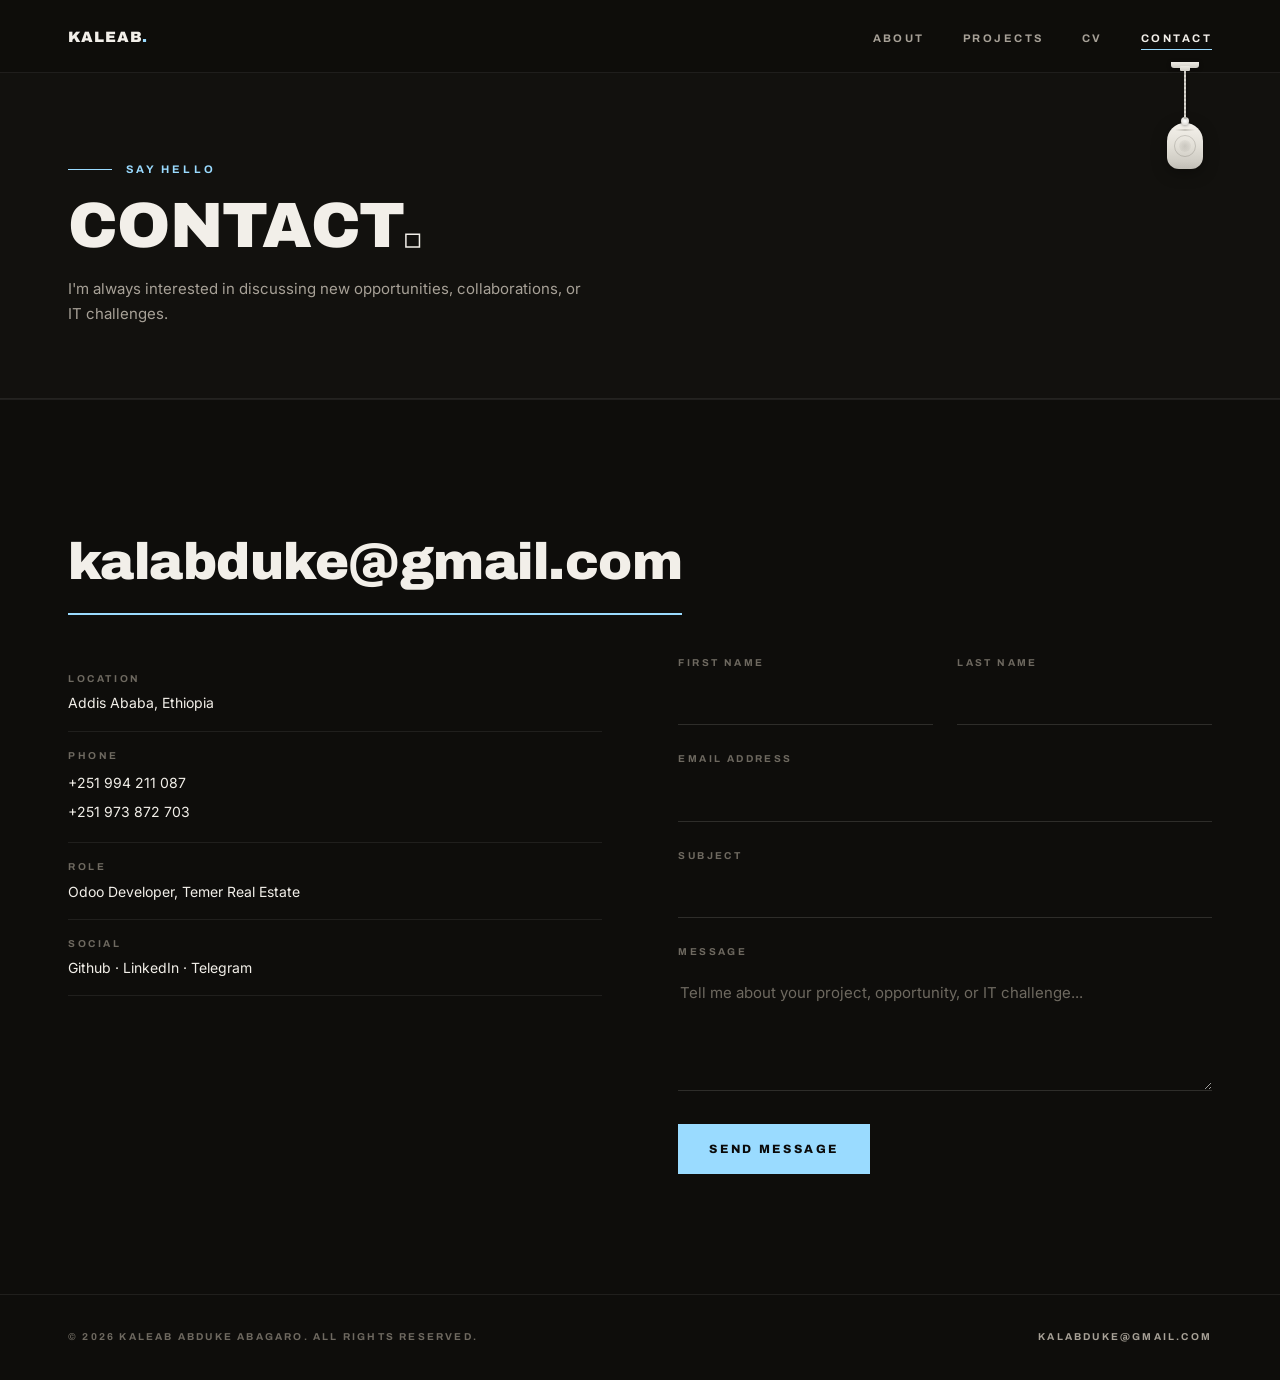
==== commit ec28d17c: "Add mobile slide-in sidebar and fix phone contact layout - Replace the broken mobile dropdown (navba" ====
--- a/contact.html
+++ b/contact.html
@@ -26,6 +26,7 @@
 <body>
 
     <div class="room-light" aria-hidden="true"></div>
+    <div class="nav-overlay" id="nav-overlay" aria-hidden="true"></div>
 
     <nav class="navbar">
         <div class="nav-container container">
@@ -78,7 +79,10 @@
                     </div>
                     <div class="contact-method">
                         <div class="cm-label">Phone</div>
-                        <div class="cm-value">+251 973 872 703 / +251 994 211 087</div>
+                        <div class="cm-value">
+                            <a class="cm-phone" href="tel:+251994211087">+251 994 211 087</a>
+                            <a class="cm-phone" href="tel:+251973872703">+251 973 872 703</a>
+                        </div>
                     </div>
                     <div class="contact-method">
                         <div class="cm-label">Role</div>
--- a/style.css
+++ b/style.css
@@ -36,6 +36,29 @@
     /* Theme-aware surfaces */
     --nav-bg: rgba(14, 13, 11, 0.88);
     --scroll-thumb: #2A2722;
+
+    /* Lamp: light metal in dark mode so it's visible on the dark page */
+    --lamp-a: #EDEAE4;
+    --lamp-b: #CFCCC5;
+    --lamp-c: #F5F2EC;
+    --lamp-d: #E2DFD7;
+    --lamp-e: #C6C3BB;
+    --lamp-wire-a: #D8D5CE;
+    --lamp-wire-b: #BDBAB2;
+    --lamp-hi: #FFFFFF;
+    --lamp-accent: #C6C3BB;
+    --lamp-ring: rgba(28, 24, 18, 0.16);
+    --lamp-core: rgba(28, 24, 18, 0.12);
+    --lamp-sheen: rgba(28, 24, 18, 0.03);
+    --lamp-tab-a: #D5D2CA;
+    --lamp-tab-b: #A8A59D;
+    --lamp-tab-hi: #E6E3DC;
+    --lamp-tab-b2: #B5B2AA;
+    --lamp-on-a: #F5F2EC;
+    --lamp-on-b: #E2DFD7;
+    --lamp-on-c: #C6C3BB;
+    --lamp-on-tab: #FFFFFF;
+    --lamp-on-tab2: #D5D2CA;
 
     /* Type */
     --display: 'Archivo', 'Inter', sans-serif;
@@ -83,6 +106,29 @@
     --card: rgba(28, 24, 18, 0.05);
     --nav-bg: rgba(245, 242, 236, 0.88);
     --scroll-thumb: #C6C0B2;
+
+    /* Lamp: dark metal in light mode so it's visible on the light page */
+    --lamp-a: #2A2A35;
+    --lamp-b: #15151A;
+    --lamp-c: #1E1E2E;
+    --lamp-d: #151520;
+    --lamp-e: #0D0D15;
+    --lamp-wire-a: #3A3A45;
+    --lamp-wire-b: #2A2A35;
+    --lamp-hi: #555560;
+    --lamp-accent: #3A3A50;
+    --lamp-ring: rgba(255, 255, 255, 0.08);
+    --lamp-core: rgba(255, 255, 255, 0.12);
+    --lamp-sheen: rgba(255, 255, 255, 0.03);
+    --lamp-tab-a: #4A4A55;
+    --lamp-tab-b: #2A2A35;
+    --lamp-tab-hi: #5A5A65;
+    --lamp-tab-b2: #3A3A45;
+    --lamp-on-a: #2A2A3E;
+    --lamp-on-b: #1E1E2E;
+    --lamp-on-c: #151520;
+    --lamp-on-tab: #7A7A85;
+    --lamp-on-tab2: #5A5A65;
 }
 
 /* Smooth theme cross-fade for the main themed surfaces */
@@ -249,10 +295,10 @@
 .ceiling-mount {
     width: 28px;
     height: 6px;
-    background: linear-gradient(to bottom, #2a2a35, #15151a);
+    background: linear-gradient(to bottom, var(--lamp-a), var(--lamp-b));
     border-radius: 0 0 3px 3px;
     margin: 0 auto;
-    box-shadow: 0 1px 4px rgba(0, 0, 0, 0.6);
+    box-shadow: 0 1px 4px rgba(0, 0, 0, 0.4);
     position: relative;
     z-index: 10;
 }
@@ -265,7 +311,7 @@
     transform: translateX(-50%);
     width: 10px;
     height: 5px;
-    background: linear-gradient(to bottom, #333340, #1a1a25);
+    background: linear-gradient(to bottom, var(--lamp-a), var(--lamp-b));
     border-radius: 1px;
 }
 
@@ -275,40 +321,40 @@
     height: 52px;
     background: repeating-linear-gradient(
         to bottom,
-        #3a3a45 0px,
-        #3a3a45 2px,
-        #2a2a35 2px,
-        #2a2a35 4px
+        var(--lamp-wire-a) 0px,
+        var(--lamp-wire-a) 2px,
+        var(--lamp-wire-b) 2px,
+        var(--lamp-wire-b) 4px
     );
     margin: -1px auto 0;
     position: relative;
     z-index: 5;
     transition: height 0.3s ease;
-    box-shadow: 1px 0 2px rgba(0, 0, 0, 0.4);
+    box-shadow: 1px 0 2px rgba(0, 0, 0, 0.3);
 }
 
 .wire-connector {
     width: 8px;
     height: 8px;
-    background: radial-gradient(circle, #555560, #2a2a35);
+    background: radial-gradient(circle, var(--lamp-hi), var(--lamp-b));
     border-radius: 50%;
     margin: -2px auto 0;
     position: relative;
     z-index: 2;
-    box-shadow: 0 1px 3px rgba(0, 0, 0, 0.5);
+    box-shadow: 0 1px 3px rgba(0, 0, 0, 0.3);
 }
 
 /* Lamp body */
 .lamp-body {
     width: 36px;
     height: 46px;
-    background: linear-gradient(180deg, #1e1e2e 0%, #151520 50%, #0d0d15 100%);
+    background: linear-gradient(180deg, var(--lamp-c) 0%, var(--lamp-d) 50%, var(--lamp-e) 100%);
     border-radius: 18px 18px 12px 12px;
     position: relative;
     margin: -2px auto 0;
     box-shadow:
-        0 4px 15px rgba(0, 0, 0, 0.5),
-        inset 0 1px 2px rgba(255, 255, 255, 0.03);
+        0 4px 15px rgba(0, 0, 0, 0.35),
+        inset 0 1px 2px rgba(255, 255, 255, 0.12);
     transition: all 0.4s ease;
     overflow: hidden;
 }
@@ -321,7 +367,7 @@
     transform: translateX(-50%);
     width: 20px;
     height: 2px;
-    background: linear-gradient(to right, transparent, #3a3a50, transparent);
+    background: linear-gradient(to right, transparent, var(--lamp-accent), transparent);
     border-radius: 1px;
 }
 
@@ -332,7 +378,7 @@
     transform: translate(-50%, -50%);
     width: 22px;
     height: 22px;
-    border: 1.5px solid rgba(255, 255, 255, 0.05);
+    border: 1.5px solid var(--lamp-ring);
     border-radius: 50%;
     transition: all 0.4s ease;
 }
@@ -344,7 +390,7 @@
     transform: translate(-50%, -50%);
     width: 12px;
     height: 12px;
-    background: radial-gradient(circle, rgba(255, 255, 255, 0.1), transparent);
+    background: radial-gradient(circle, var(--lamp-core), transparent);
     border-radius: 50%;
     transition: all 0.4s ease;
 }
@@ -356,7 +402,7 @@
     left: 0;
     right: 0;
     height: 8px;
-    background: linear-gradient(to bottom, transparent, rgba(255, 255, 255, 0.02));
+    background: linear-gradient(to bottom, transparent, var(--lamp-sheen));
     border-radius: 0 0 12px 12px;
 }
 
@@ -383,7 +429,7 @@
     right: 8px;
     width: 1.5px;
     height: 32px;
-    background: linear-gradient(to bottom, #4a4a55, #2a2a35);
+    background: linear-gradient(to bottom, var(--lamp-tab-a), var(--lamp-tab-b));
     transition: transform 0.3s ease;
 }
 
@@ -395,18 +441,18 @@
     transform: translateX(-50%);
     width: 8px;
     height: 8px;
-    background: radial-gradient(circle, #5a5a65, #3a3a45);
+    background: radial-gradient(circle, var(--lamp-tab-hi), var(--lamp-tab-b2));
     border-radius: 50%;
-    box-shadow: 0 1px 3px rgba(0, 0, 0, 0.5);
+    box-shadow: 0 1px 3px rgba(0, 0, 0, 0.3);
 }
 
 /* ON state: futuristic glow */
 .lamp-container.on .lamp-body {
-    background: linear-gradient(180deg, #2a2a3e 0%, #1e1e2e 50%, #151520 100%);
+    background: linear-gradient(180deg, var(--lamp-on-a) 0%, var(--lamp-on-b) 50%, var(--lamp-on-c) 100%);
     box-shadow:
-        0 4px 20px rgba(100, 180, 255, 0.15),
-        0 0 40px rgba(100, 180, 255, 0.1),
-        inset 0 1px 2px rgba(255, 255, 255, 0.05);
+        0 4px 20px rgba(100, 180, 255, 0.2),
+        0 0 40px rgba(100, 180, 255, 0.12),
+        inset 0 1px 2px rgba(255, 255, 255, 0.08);
 }
 
 .lamp-container.on .led-ring {
@@ -427,7 +473,7 @@
 }
 
 .lamp-container.on .pull-tab::after {
-    background: radial-gradient(circle, #7a7a85, #5a5a65);
+    background: radial-gradient(circle, var(--lamp-on-tab), var(--lamp-on-tab2));
     box-shadow: 0 0 8px rgba(100, 200, 255, 0.3);
 }
 
@@ -743,7 +789,7 @@
 
 .stats-row {
     display: grid;
-    grid-template-columns: repeat(3, 1fr);
+    grid-template-columns: 1fr;
     max-width: 1240px;
     margin: 0 auto;
     padding: 0 clamp(20px, 4vw, 48px);
@@ -1400,6 +1446,19 @@
 .contact-method .cm-value {
     font-size: 14px;
     color: var(--ink);
+}
+
+/* Stacked, tappable phone links — keeps both numbers visible on mobile */
+.contact-method .cm-phone {
+    display: block;
+    color: var(--ink);
+    text-decoration: none;
+    padding: 3px 0;
+    transition: color 0.25s ease;
+}
+
+.contact-method .cm-phone:hover {
+    color: var(--accent);
 }
 
 .contact-form .form-group {
@@ -1530,39 +1589,72 @@
 /* ============================================================
    RESPONSIVE
    ============================================================ */
+/* Backdrop overlay behind the mobile sidebar */
+.nav-overlay {
+    position: fixed;
+    inset: 0;
+    z-index: 989;
+    background: rgba(10, 9, 8, 0.55);
+    opacity: 0;
+    visibility: hidden;
+    pointer-events: none;
+    transition: opacity 0.35s ease, visibility 0.35s ease;
+}
+
+html.light-mode .nav-overlay {
+    background: rgba(28, 24, 18, 0.4);
+}
+
+.nav-overlay.active {
+    opacity: 1;
+    visibility: visible;
+    pointer-events: auto;
+}
+
 @media (max-width: 900px) {
     .nav-menu {
         position: fixed;
-        top: 72px;
-        left: 0;
+        top: 0;
         right: 0;
+        bottom: 0;
+        width: min(320px, 86vw);
         flex-direction: column;
-        align-items: flex-start;
+        align-items: stretch;
+        justify-content: flex-start;
         gap: 0;
         background: var(--bg);
-        border-bottom: 1px solid var(--line);
-        padding: 12px 0 22px clamp(20px, 4vw, 48px);
-        transform: translateY(-110%);
-        transition: transform 0.35s ease;
-        z-index: 999;
+        border-left: 1px solid var(--line);
+        padding: 88px clamp(24px, 6vw, 40px) 40px;
+        transform: translateX(102%);
+        transition: transform 0.38s cubic-bezier(0.4, 0, 0.2, 1);
+        z-index: 992;
+        overflow-y: auto;
+        box-shadow: -30px 0 60px rgba(0, 0, 0, 0.35);
     }
 
     .nav-menu.active {
-        transform: translateY(0);
+        transform: translateX(0);
     }
 
     .nav-menu .nav-item {
         width: 100%;
+        border-bottom: 1px solid var(--line-soft);
+    }
+
+    .nav-menu .nav-item:last-child {
+        border-bottom: none;
     }
 
     .nav-link {
         display: block;
-        padding: 16px 0;
-        font-size: 13px;
+        padding: 18px 0;
+        font-size: 14px;
     }
 
     .nav-toggle {
         display: flex;
+        position: relative;
+        z-index: 993;
     }
 
     .hero-card {
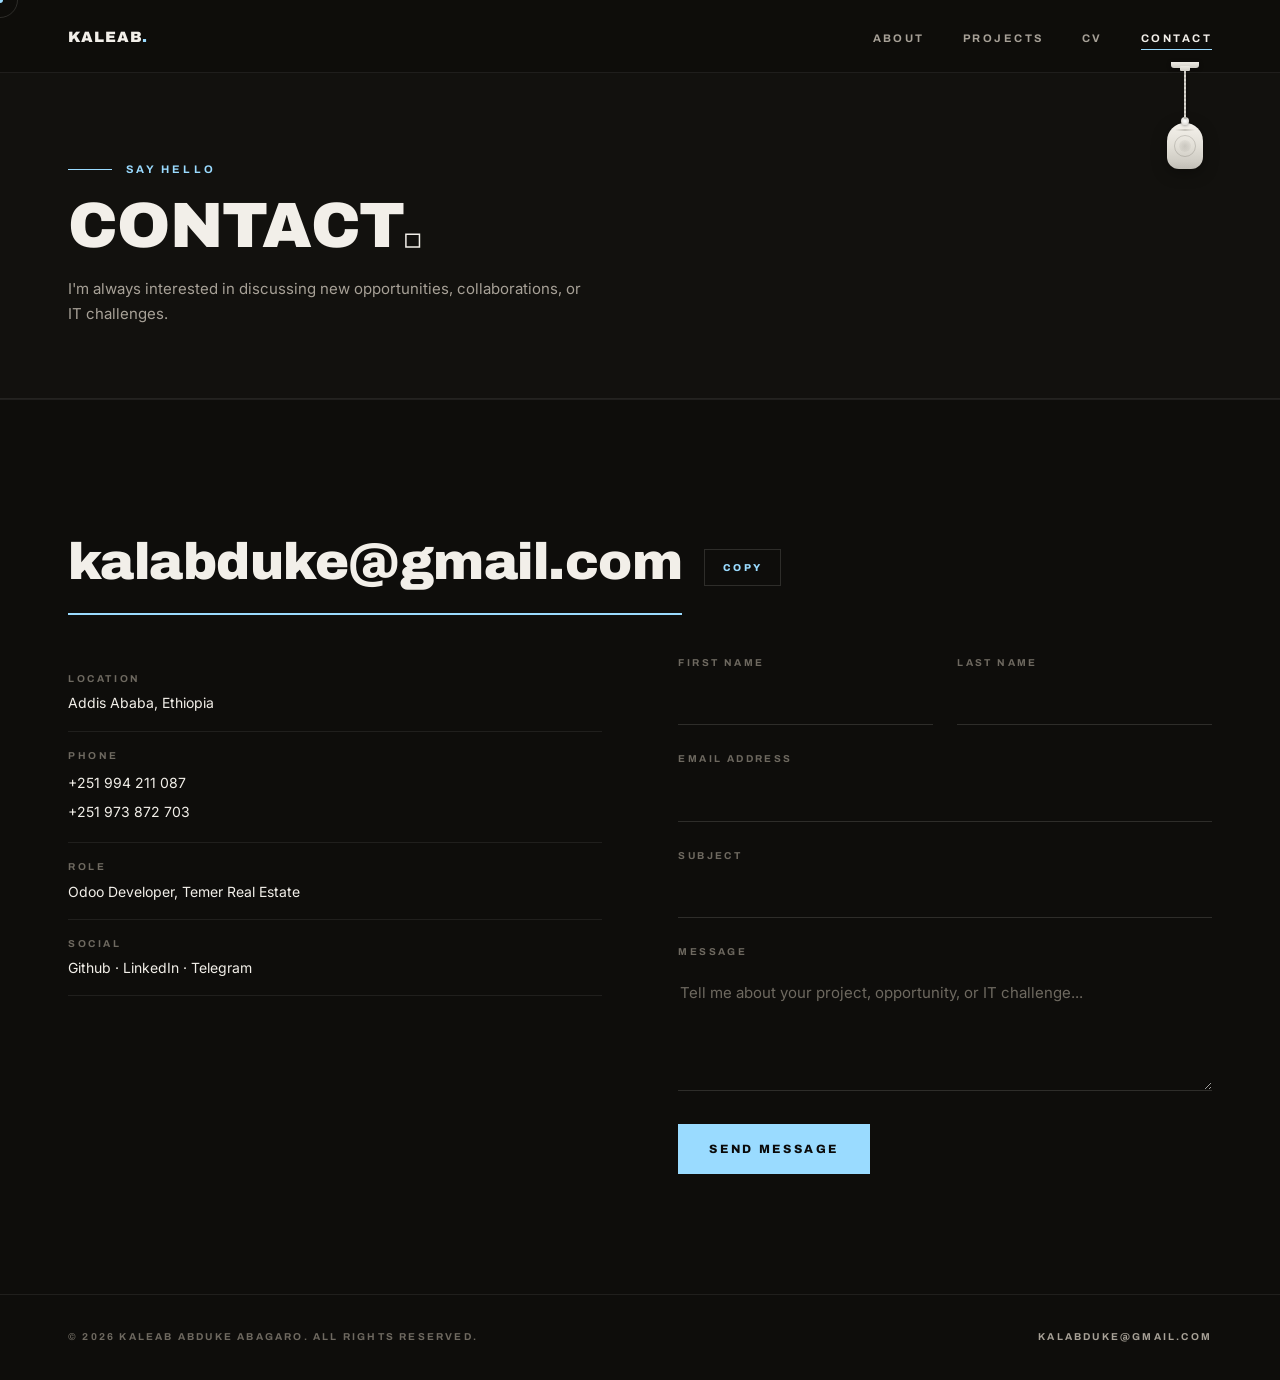
==== commit 38e53ec3: "Add modern & interactive upgrades across the portfolio - Full Open Graph + Twitter social meta on al" ====
--- a/contact.html
+++ b/contact.html
@@ -6,6 +6,22 @@
     <meta name="viewport" content="width=device-width, initial-scale=1.0">
     <meta name="description"
         content="Contact Kaleab Abduke, Odoo Developer based in Addis Ababa, Ethiopia.">
+    <!-- Open Graph / Social Media Preview -->
+    <meta property="og:type" content="website">
+    <meta property="og:url" content="https://sosaportfolio.netlify.app/contact.html">
+    <meta property="og:site_name" content="Kaleab Abduke">
+    <meta property="og:title" content="Contact | Kaleab Abduke - Odoo Developer">
+    <meta property="og:description"
+        content="Get in touch with Kaleab Abduke, Odoo Developer. Available for opportunities, collaborations and IT challenges.">
+    <meta property="og:image" content="https://sosaportfolio.netlify.app/assets/og-cover.png">
+    <meta name="twitter:card" content="summary_large_image">
+    <meta name="twitter:title" content="Contact | Kaleab Abduke">
+    <meta name="twitter:description" content="Get in touch with Kaleab Abduke, Odoo Developer.">
+    <meta name="twitter:image" content="https://sosaportfolio.netlify.app/assets/og-cover.png">
+    <meta name="theme-color" content="#0E0D0B">
+    <meta name="theme-color" media="(prefers-color-scheme: light)" content="#F5F2EC">
+    <link rel="manifest" href="manifest.json">
+    <link rel="apple-touch-icon" href="assets/icon-192.png">
     <title>Contact | Kaleab Abduke</title>
     <link rel="preconnect" href="https://fonts.googleapis.com">
     <link rel="preconnect" href="https://fonts.gstatic.com" crossorigin>
@@ -25,6 +41,7 @@
 
 <body>
 
+    <div class="scroll-progress" id="scroll-progress" aria-hidden="true"></div>
     <div class="room-light" aria-hidden="true"></div>
     <div class="nav-overlay" id="nav-overlay" aria-hidden="true"></div>
 
@@ -70,7 +87,10 @@
 
     <section class="section">
         <div class="container">
-            <a href="mailto:kalabduke@gmail.com" class="contact-email reveal">kalabduke@gmail.com</a>
+            <div class="contact-email-row reveal">
+                <a href="mailto:kalabduke@gmail.com" class="contact-email">kalabduke@gmail.com</a>
+                <button type="button" class="copy-email-btn" id="copy-email-btn" aria-label="Copy email address">Copy</button>
+            </div>
             <div class="contact-grid">
                 <div class="reveal">
                     <div class="contact-method">
--- a/style.css
+++ b/style.css
@@ -789,7 +789,7 @@
 
 .stats-row {
     display: grid;
-    grid-template-columns: 1fr;
+    grid-template-columns: repeat(3, 1fr);
     max-width: 1240px;
     margin: 0 auto;
     padding: 0 clamp(20px, 4vw, 48px);
@@ -1324,7 +1324,7 @@
 
 .cv-item-header h4 {
     font-family: var(--display);
-    font-size: 14.5px;
+    font-size: 16px;
     font-weight: 800;
     text-transform: uppercase;
     letter-spacing: 0.04em;
@@ -1333,24 +1333,24 @@
 
 .cv-date {
     font-family: var(--display);
-    font-size: 10.5px;
+    font-size: 11.5px;
     font-weight: 700;
     text-transform: uppercase;
-    letter-spacing: 0.16em;
+    letter-spacing: 0.14em;
     color: var(--faint);
     white-space: nowrap;
 }
 
 .cv-company {
     color: var(--muted);
-    font-size: 13px;
+    font-size: 14.5px;
     font-weight: 500;
     margin: 4px 0 6px;
 }
 
 .cv-description {
     color: var(--muted);
-    font-size: 13px;
+    font-size: 14.5px;
     line-height: 1.7;
     list-style: none;
 }
@@ -1612,49 +1612,45 @@
 }
 
 @media (max-width: 900px) {
+    /* Compact inline nav next to the logo — no drawer on mobile */
+    .nav-container {
+        justify-content: flex-start;
+        gap: 16px;
+    }
+
     .nav-menu {
-        position: fixed;
-        top: 0;
-        right: 0;
-        bottom: 0;
-        width: min(320px, 86vw);
-        flex-direction: column;
-        align-items: stretch;
-        justify-content: flex-start;
-        gap: 0;
-        background: var(--bg);
-        border-left: 1px solid var(--line);
-        padding: 88px clamp(24px, 6vw, 40px) 40px;
-        transform: translateX(102%);
-        transition: transform 0.38s cubic-bezier(0.4, 0, 0.2, 1);
-        z-index: 992;
-        overflow-y: auto;
-        box-shadow: -30px 0 60px rgba(0, 0, 0, 0.35);
+        position: static;
+        flex-direction: row;
+        align-items: center;
+        gap: 10px;
+        background: none;
+        border: none;
+        padding: 0;
+        transform: none;
+        box-shadow: none;
+        overflow: visible;
+        z-index: auto;
     }
 
     .nav-menu.active {
-        transform: translateX(0);
+        transform: none;
     }
 
     .nav-menu .nav-item {
-        width: 100%;
-        border-bottom: 1px solid var(--line-soft);
-    }
-
-    .nav-menu .nav-item:last-child {
+        width: auto;
         border-bottom: none;
     }
 
     .nav-link {
         display: block;
-        padding: 18px 0;
-        font-size: 14px;
+        padding: 4px 0;
+        font-size: 10px;
+        letter-spacing: 0.1em;
+        white-space: nowrap;
     }
 
     .nav-toggle {
-        display: flex;
-        position: relative;
-        z-index: 993;
+        display: none;
     }
 
     .hero-card {
@@ -1740,6 +1736,259 @@
     }
 }
 
+/* ============================================================
+   MODERN INTERACTIONS — scroll progress, open-to-work dot,
+   marquee, custom cursor, 3D tilt, skill stagger, view
+   transitions, copy-email button
+   ============================================================ */
+
+/* Scroll progress hairline */
+.scroll-progress {
+    position: fixed;
+    top: 0;
+    left: 0;
+    width: 100%;
+    height: 2px;
+    background: var(--accent);
+    transform: scaleX(0);
+    transform-origin: 0 0;
+    z-index: 1500;
+    pointer-events: none;
+}
+
+/* Open to work pulse dot (nav, next to logo) */
+.nav-logo {
+    display: flex;
+    align-items: center;
+}
+
+.open-to-work {
+    display: inline-flex;
+    align-items: center;
+    gap: 7px;
+    margin-left: 14px;
+    padding-left: 14px;
+    border-left: 1px solid var(--line);
+    white-space: nowrap;
+}
+
+.otw-dot {
+    width: 7px;
+    height: 7px;
+    border-radius: 50%;
+    background: #3DDC84;
+    box-shadow: 0 0 0 0 rgba(61, 220, 132, 0.5);
+    animation: otwPulse 2.2s infinite;
+}
+
+.otw-label {
+    font-family: var(--display);
+    font-size: 9px;
+    font-weight: 700;
+    text-transform: uppercase;
+    letter-spacing: 0.18em;
+    color: var(--muted);
+}
+
+@keyframes otwPulse {
+    0% { box-shadow: 0 0 0 0 rgba(61, 220, 132, 0.5); }
+    70% { box-shadow: 0 0 0 8px rgba(61, 220, 132, 0); }
+    100% { box-shadow: 0 0 0 0 rgba(61, 220, 132, 0); }
+}
+
+@media (max-width: 900px) {
+    .otw-label {
+        display: none;
+    }
+    .open-to-work {
+        margin-left: 10px;
+        padding-left: 10px;
+    }
+}
+
+/* Editorial marquee ticker */
+.marquee {
+    overflow: hidden;
+    border-top: 1px solid var(--line-soft);
+    border-bottom: 1px solid var(--line-soft);
+    background: var(--bg-2);
+    padding: 14px 0;
+}
+
+.marquee-track {
+    display: flex;
+    align-items: center;
+    gap: 34px;
+    width: max-content;
+    animation: marqueeScroll 30s linear infinite;
+    will-change: transform;
+}
+
+.marquee:hover .marquee-track {
+    animation-play-state: paused;
+}
+
+.marquee-track span {
+    font-family: var(--display);
+    font-size: 11px;
+    font-weight: 800;
+    text-transform: uppercase;
+    letter-spacing: 0.22em;
+    color: var(--muted);
+    white-space: nowrap;
+}
+
+.marquee-track i {
+    font-style: normal;
+    color: var(--accent);
+}
+
+@keyframes marqueeScroll {
+    from { transform: translateX(0); }
+    to { transform: translateX(-50%); }
+}
+
+/* Custom cursor (desktop, hover-capable only) */
+.cursor-dot,
+.cursor-ring {
+    position: fixed;
+    top: 0;
+    left: 0;
+    pointer-events: none;
+    border-radius: 50%;
+    z-index: 12000;
+    will-change: transform;
+}
+
+.cursor-dot {
+    width: 6px;
+    height: 6px;
+    background: var(--accent);
+    transform: translate(-50%, -50%);
+}
+
+.cursor-ring {
+    width: 36px;
+    height: 36px;
+    border: 1px solid var(--line);
+    transform: translate(-50%, -50%);
+    transition: width 0.25s ease, height 0.25s ease, border-color 0.25s ease, opacity 0.25s ease;
+}
+
+.cursor-ring.is-hover {
+    width: 60px;
+    height: 60px;
+    border-color: var(--accent);
+}
+
+html.has-cursor,
+html.has-cursor * {
+    cursor: none;
+}
+
+html.has-cursor input,
+html.has-cursor textarea,
+html.has-cursor select {
+    cursor: auto;
+}
+
+/* 3D tilt targets */
+[data-tilt] {
+    transform-style: preserve-3d;
+    will-change: transform;
+    transition: transform 0.35s ease;
+}
+
+/* Parallax layers */
+.hero-title .line,
+.hero-bg {
+    will-change: transform;
+}
+
+/* Count-up stats */
+.stat-num {
+    font-variant-numeric: tabular-nums;
+}
+
+/* Skill dots: stagger fill + level tooltip */
+.skill-row {
+    position: relative;
+}
+
+.skill-row.reveal {
+    transition: opacity 0.7s ease, transform 0.7s ease, background 0.25s ease;
+}
+
+.skill-row::after {
+    content: attr(data-level);
+    position: absolute;
+    right: 0;
+    top: 50%;
+    transform: translateY(-50%);
+    font-family: var(--display);
+    font-size: 10px;
+    font-weight: 800;
+    letter-spacing: 0.2em;
+    color: var(--accent);
+    opacity: 0;
+    transition: opacity 0.25s ease;
+}
+
+.skill-row:hover::after {
+    opacity: 1;
+}
+
+/* Copy email button */
+.contact-email-row {
+    display: flex;
+    align-items: center;
+    gap: 22px;
+    flex-wrap: wrap;
+    margin-bottom: 40px;
+}
+
+.contact-email-row .contact-email {
+    margin-bottom: 0;
+}
+
+.copy-email-btn {
+    font-family: var(--display);
+    font-size: 10px;
+    font-weight: 800;
+    text-transform: uppercase;
+    letter-spacing: 0.22em;
+    color: var(--accent);
+    background: transparent;
+    border: 1px solid var(--line);
+    padding: 12px 18px;
+    cursor: pointer;
+    transition: border-color 0.25s ease, color 0.25s ease, background 0.25s ease;
+}
+
+.copy-email-btn:hover {
+    border-color: var(--accent);
+    color: var(--accent);
+    background: var(--card);
+}
+
+/* View Transitions API (cross-page fade) */
+::view-transition-old(root) {
+    animation: vtOut 0.18s ease both;
+}
+
+::view-transition-new(root) {
+    animation: vtIn 0.35s ease both;
+}
+
+@keyframes vtIn {
+    from { opacity: 0; transform: translateY(10px); }
+    to { opacity: 1; transform: none; }
+}
+
+@keyframes vtOut {
+    to { opacity: 0; }
+}
+
 /* Reduced motion */
 @media (prefers-reduced-motion: reduce) {
     * {
@@ -1751,4 +2000,15 @@
         opacity: 1;
         transform: none;
     }
-}
+    .marquee-track {
+        animation: none;
+    }
+    .cursor-dot,
+    .cursor-ring {
+        display: none;
+    }
+    html.has-cursor,
+    html.has-cursor * {
+        cursor: auto;
+    }
+}
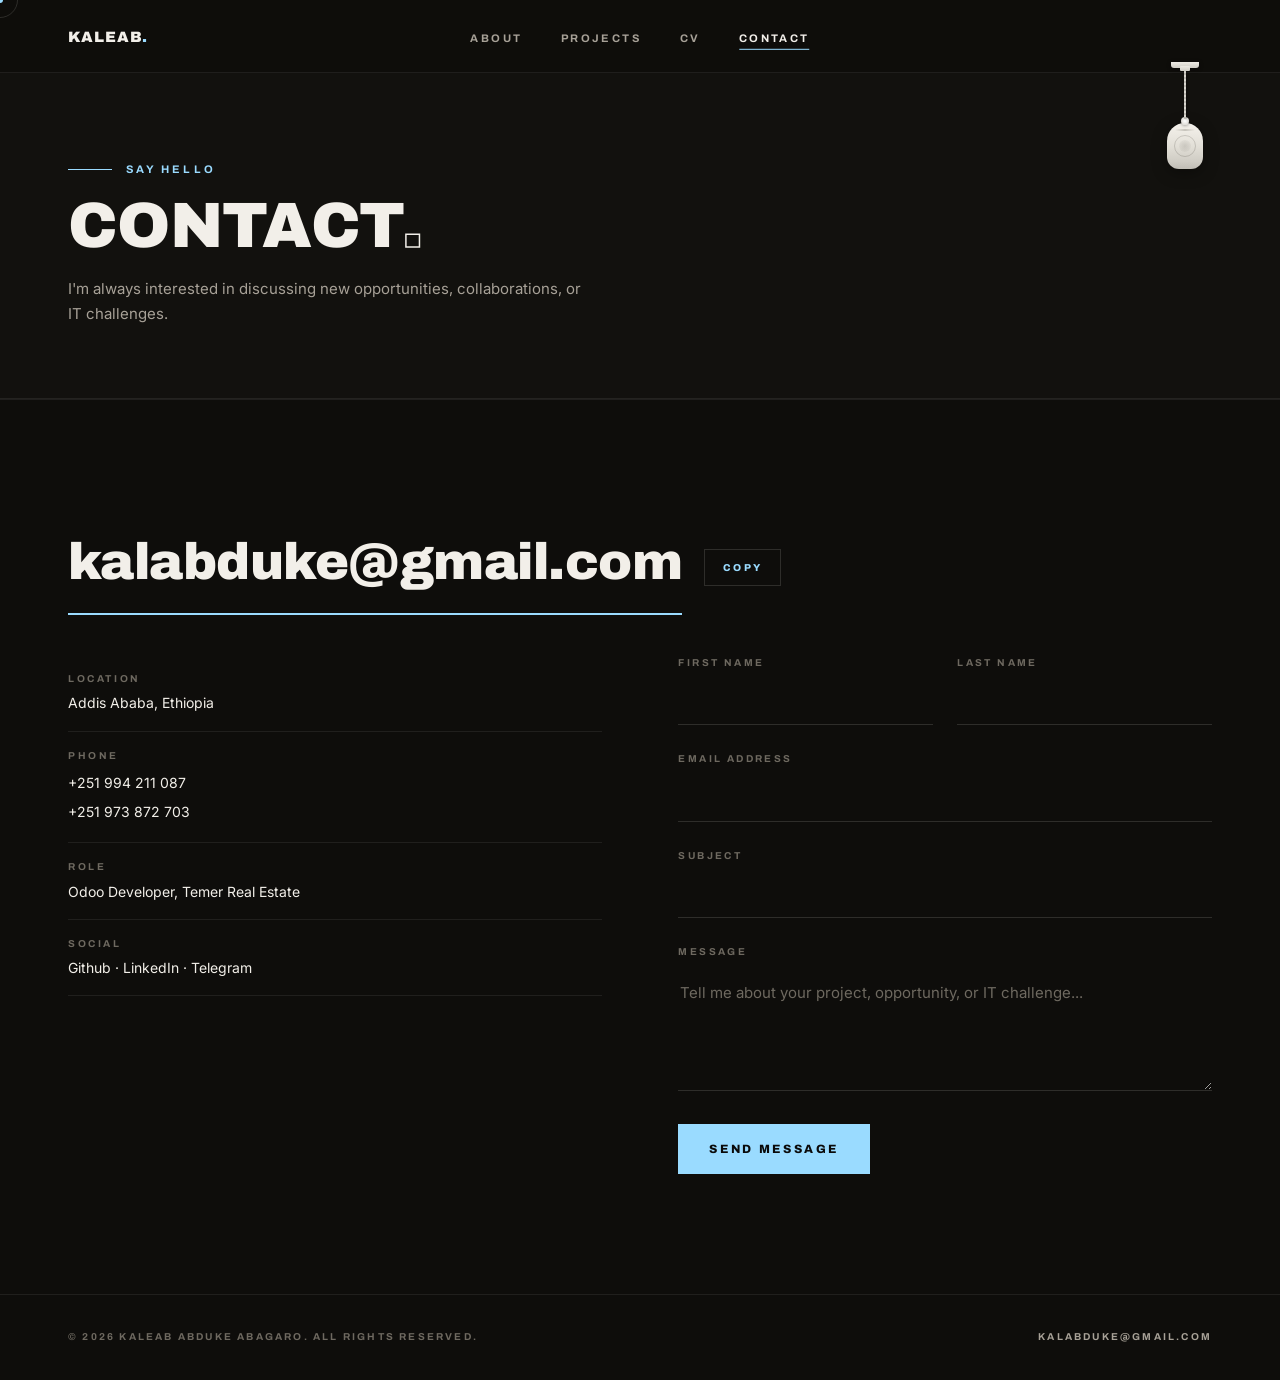
==== commit 26edf3df: "Refresh portfolio documentation and Font Awesome" ====
--- a/contact.html
+++ b/contact.html
@@ -10,7 +10,7 @@
     <meta property="og:type" content="website">
     <meta property="og:url" content="https://sosaportfolio.netlify.app/contact.html">
     <meta property="og:site_name" content="Kaleab Abduke">
-    <meta property="og:title" content="Contact | Kaleab Abduke - Odoo Developer">
+    <meta property="og:title" content="Contact | Kaleab Abduke - Developer">
     <meta property="og:description"
         content="Get in touch with Kaleab Abduke, Odoo Developer. Available for opportunities, collaborations and IT challenges.">
     <meta property="og:image" content="https://sosaportfolio.netlify.app/assets/og-cover.png">
@@ -27,7 +27,7 @@
     <link rel="preconnect" href="https://fonts.gstatic.com" crossorigin>
     <link href="https://fonts.googleapis.com/css2?family=Archivo:wght@600;700;800;900&family=Inter:wght@400;500;600&display=swap"
         rel="stylesheet">
-    <link rel="stylesheet" href="https://cdnjs.cloudflare.com/ajax/libs/font-awesome/6.4.0/css/all.min.css">
+    <link rel="stylesheet" href="https://cdnjs.cloudflare.com/ajax/libs/font-awesome/6.7.0/css/all.min.css">
     <link rel="stylesheet" href="style.css">
     <script>
         // Apply saved theme before first paint (no flash)
--- a/style.css
+++ b/style.css
@@ -530,6 +530,22 @@
     }
 }
 
+/* ============================================================
+   DESKTOP NAV — center the links between logo and lamp
+   ============================================================ */
+@media (min-width: 901px) {
+    .nav-container {
+        position: relative;
+    }
+
+    .nav-menu {
+        position: absolute;
+        left: 50%;
+        top: 50%;
+        transform: translate(-50%, -50%);
+    }
+}
+
 /* Hamburger: two dashes, editorial style */
 .nav-toggle {
     display: none;
@@ -558,7 +574,7 @@
    ============================================================ */
 .hero {
     position: relative;
-    min-height: 100svh;
+    min-height: 90svh;
     display: flex;
     flex-direction: column;
     justify-content: flex-end;
@@ -593,7 +609,7 @@
     position: relative;
     z-index: 2;
     width: 100%;
-    padding-bottom: 150px;
+    padding-bottom: 260px;
 }
 
 .hero-kicker {
@@ -646,9 +662,16 @@
 .hero-actions {
     display: flex;
     align-items: center;
-    gap: 28px;
+    gap: 52px;
     margin-top: 40px;
     flex-wrap: wrap;
+}
+
+/* Per-app demo + its own View Work button */
+.hero-app {
+    display: flex;
+    align-items: center;
+    gap: 20px;
 }
 
 /* Circular watch-style button */
@@ -696,6 +719,20 @@
     fill: var(--hero-accent-ink);
 }
 
+/* SignLang variant: stroke-based hand icon */
+.watch-btn--sign .ring svg {
+    fill: none;
+    stroke: var(--hero-ink);
+    stroke-width: 2;
+    stroke-linecap: round;
+    stroke-linejoin: round;
+}
+
+.watch-btn--sign:hover .ring svg {
+    fill: none;
+    stroke: var(--hero-accent-ink);
+}
+
 /* Sharp-corner accent button */
 .btn-sharp {
     display: inline-flex;
@@ -734,96 +771,6 @@
     background: transparent;
 }
 
-/* Hero info card: bottom right, translucent with border */
-.hero-card {
-    position: absolute;
-    right: clamp(20px, 4vw, 48px);
-    bottom: 130px;
-    z-index: 2;
-    width: min(360px, 88vw);
-    background: rgba(14, 13, 11, 0.72);
-    border: 1px solid var(--line);
-    padding: 26px 28px;
-    backdrop-filter: blur(6px);
-    -webkit-backdrop-filter: blur(6px);
-}
-
-.hero-card h3 {
-    font-family: var(--display);
-    font-size: 15px;
-    font-weight: 800;
-    text-transform: uppercase;
-    letter-spacing: 0.12em;
-    margin-bottom: 10px;
-}
-
-.hero-card p {
-    color: var(--hero-muted);
-    font-size: 13px;
-    line-height: 1.7;
-}
-
-.hero-card .card-tag {
-    display: inline-block;
-    margin-top: 14px;
-    font-family: var(--display);
-    font-size: 10px;
-    font-weight: 700;
-    text-transform: uppercase;
-    letter-spacing: 0.26em;
-    color: var(--hero-accent);
-}
-
-/* Stats overlay: bottom */
-.hero-stats {
-    position: absolute;
-    left: 0;
-    right: 0;
-    bottom: 0;
-    z-index: 2;
-    border-top: 1px solid var(--line-soft);
-    background: rgba(14, 13, 11, 0.55);
-    backdrop-filter: blur(6px);
-    -webkit-backdrop-filter: blur(6px);
-}
-
-.stats-row {
-    display: grid;
-    grid-template-columns: repeat(3, 1fr);
-    max-width: 1240px;
-    margin: 0 auto;
-    padding: 0 clamp(20px, 4vw, 48px);
-}
-
-.stat {
-    padding: 26px 20px 26px 0;
-    border-right: 1px solid var(--line-soft);
-}
-
-.stat:last-child {
-    border-right: none;
-}
-
-.stat-num {
-    font-family: var(--display);
-    font-size: clamp(2rem, 4.5vw, 3.4rem);
-    font-weight: 900;
-    line-height: 1;
-    display: block;
-    color: var(--hero-ink);
-}
-
-.stat-label {
-    display: block;
-    margin-top: 8px;
-    font-family: var(--display);
-    font-size: 10px;
-    font-weight: 700;
-    text-transform: uppercase;
-    letter-spacing: 0.28em;
-    color: var(--hero-muted);
-}
-
 /* Hero socials: bottom left */
 .hero-social {
     position: absolute;
@@ -895,6 +842,11 @@
     scroll-margin-top: 72px;
 }
 
+/* Tighten the gap between stacked sections (About → Skills, etc.) */
+.section + .section {
+    padding-top: calc(var(--space) * 0.55);
+}
+
 .section--tint {
     background: var(--bg-2);
 }
@@ -992,6 +944,7 @@
     border: 1px solid var(--line);
     padding: 10px;
     background: var(--bg-2);
+    max-width: 84%;
 }
 
 .about-photo img {
@@ -1243,27 +1196,6 @@
 
 .proj-links a:hover svg {
     transform: translate(2px, -2px);
-}
-
-.proj-cta {
-    display: inline-flex;
-    align-items: center;
-    gap: 10px;
-    font-family: var(--display);
-    font-size: 12px;
-    font-weight: 800;
-    text-transform: uppercase;
-    letter-spacing: 0.24em;
-    background: var(--accent);
-    color: var(--accent-ink);
-    padding: 14px 22px;
-    border: 1px solid var(--accent);
-    transition: background 0.25s ease, color 0.25s ease;
-}
-
-.proj-cta:hover {
-    background: transparent;
-    color: var(--accent);
 }
 
 /* ============================================================
@@ -1653,15 +1585,6 @@
         display: none;
     }
 
-    .hero-card {
-        position: relative;
-        right: auto;
-        bottom: auto;
-        width: 100%;
-        margin-top: 34px;
-        max-width: 480px;
-    }
-
     .hero-social {
         bottom: 132px;
     }
@@ -1676,6 +1599,10 @@
         grid-template-columns: 1fr;
     }
 
+    .about-photo .frame {
+        max-width: 100%;
+    }
+
     .skill-row {
         flex-wrap: wrap;
         gap: 12px 20px;
@@ -1689,30 +1616,8 @@
 }
 
 @media (max-width: 560px) {
-    .stats-row {
-        grid-template-columns: 1fr;
-        padding: 0;
-    }
-
-    .stat {
-        border-right: none;
-        border-bottom: 1px solid var(--line-soft);
-        padding: 20px clamp(20px, 4vw, 48px);
-        display: flex;
-        align-items: baseline;
-        gap: 14px;
-    }
-
-    .stat:last-child {
-        border-bottom: none;
-    }
-
-    .stat-label {
-        margin-top: 0;
-    }
-
     .hero-inner {
-        padding-bottom: 260px;
+        padding-bottom: 350px;
     }
 
     .hero-social {
@@ -1722,7 +1627,31 @@
 
     .project-row {
         grid-template-columns: 1fr;
-        gap: 12px;
+        gap: 10px;
+        padding: clamp(26px, 6vw, 36px) 0;
+    }
+
+    .proj-num {
+        padding-top: 0;
+    }
+
+    .proj-body .proj-title {
+        font-size: clamp(1.15rem, 5.2vw, 1.45rem);
+        line-height: 1.15;
+    }
+
+    .proj-body .proj-desc {
+        font-size: 14px;
+    }
+
+    .proj-meta span {
+        padding-right: 10px;
+        margin-right: 10px;
+    }
+
+    .proj-links {
+        gap: 22px;
+        flex-wrap: wrap;
     }
 
     .form-row {
@@ -1905,11 +1834,6 @@
     will-change: transform;
 }
 
-/* Count-up stats */
-.stat-num {
-    font-variant-numeric: tabular-nums;
-}
-
 /* Skill dots: stagger fill + level tooltip */
 .skill-row {
     position: relative;
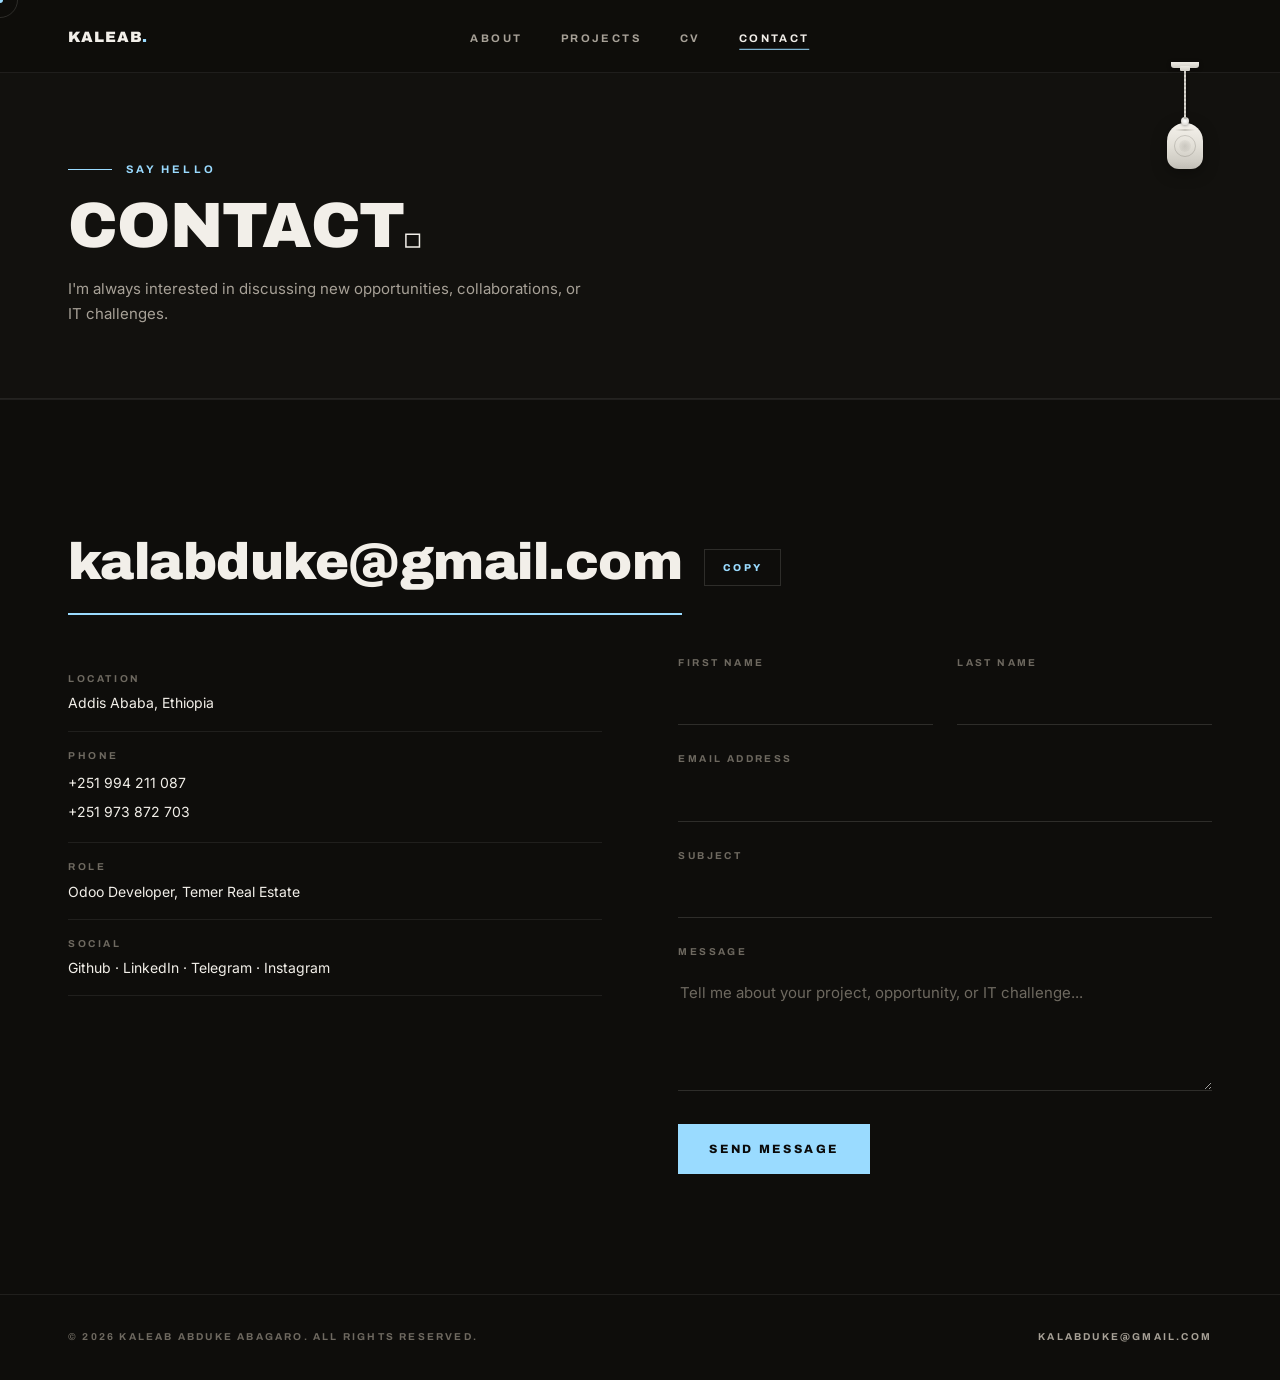
==== commit 6169ff3b: "Add Instagram to the portfolio social links Show chillits_kaleab next to Github, LinkedIn and Telegr" ====
--- a/contact.html
+++ b/contact.html
@@ -28,7 +28,7 @@
     <link href="https://fonts.googleapis.com/css2?family=Archivo:wght@600;700;800;900&family=Inter:wght@400;500;600&display=swap"
         rel="stylesheet">
     <link rel="stylesheet" href="https://cdnjs.cloudflare.com/ajax/libs/font-awesome/6.7.0/css/all.min.css">
-    <link rel="stylesheet" href="style.css">
+    <link rel="stylesheet" href="style.css?v=20260821">
     <script>
         // Apply saved theme before first paint (no flash)
         try {
@@ -113,7 +113,8 @@
                         <div class="cm-value">
                             <a href="https://github.com/kaleabAbduke" target="_blank" rel="noopener noreferrer">Github</a> ·
                             <a href="https://www.linkedin.com/in/kaleab-abduke" target="_blank" rel="noopener noreferrer">LinkedIn</a> ·
-                            <a href="https://t.me/Kaleab_Abduke" target="_blank" rel="noopener noreferrer">Telegram</a>
+                            <a href="https://t.me/Kaleab_Abduke" target="_blank" rel="noopener noreferrer">Telegram</a> ·
+                            <a href="https://www.instagram.com/chillits_kaleab/" target="_blank" rel="noopener noreferrer">Instagram</a>
                         </div>
                     </div>
                 </div>
--- a/style.css
+++ b/style.css
@@ -23,6 +23,8 @@
     --line: rgba(242, 239, 233, 0.14);
     --line-soft: rgba(242, 239, 233, 0.08);
     --accent: #9ADBFF;
+    --skill-dot-off: #4A4741;
+    --skill-dot-on: #9ADBFF;
     --accent-ink: #0A0A0A;
     --card: rgba(242, 239, 233, 0.045);
 
@@ -102,6 +104,8 @@
     --line: rgba(28, 24, 18, 0.16);
     --line-soft: rgba(28, 24, 18, 0.09);
     --accent: #0E7CB8;
+    --skill-dot-off: #AAA398;
+    --skill-dot-on: #0E7CB8;
     --accent-ink: #FFFFFF;
     --card: rgba(28, 24, 18, 0.05);
     --nav-bg: rgba(245, 242, 236, 0.88);
@@ -944,13 +948,13 @@
     border: 1px solid var(--line);
     padding: 10px;
     background: var(--bg-2);
-    max-width: 84%;
+    max-width: 100%;
 }
 
 .about-photo img {
     width: 100%;
+    height: clamp(420px, 41vw, 520px);
     filter: grayscale(100%) contrast(1.05);
-    aspect-ratio: 4 / 5;
     object-fit: cover;
 }
 
@@ -1009,12 +1013,31 @@
 .skill-dots i {
     width: 8px;
     height: 8px;
-    background: var(--line);
-    transition: background 0.3s ease;
+    background: var(--skill-dot-off);
+    box-shadow: inset 0 0 0 1px rgba(242, 239, 233, 0.1);
+    transition: background 0.3s ease, box-shadow 0.3s ease, transform 0.3s ease;
+}
+
+.skill-dots i[data-fill='1'] {
+    background: var(--skill-dot-on);
+    box-shadow: 0 0 10px rgba(154, 219, 255, 0.3);
 }
 
 .skill-dots i.on {
-    background: var(--accent);
+    transform: scale(1.08);
+}
+
+.skills-scale {
+    display: flex;
+    align-items: center;
+    gap: 8px;
+    margin: 0 0 10px;
+    color: var(--muted);
+    font-family: var(--display);
+    font-size: var(--fs-xs);
+    font-weight: 700;
+    letter-spacing: 0.1em;
+    text-transform: uppercase;
 }
 
 /* Soft skills: chip block under the technical bars */
@@ -1834,32 +1857,13 @@
     will-change: transform;
 }
 
-/* Skill dots: stagger fill + level tooltip */
+/* Skill dots: stagger fill */
 .skill-row {
     position: relative;
 }
 
 .skill-row.reveal {
     transition: opacity 0.7s ease, transform 0.7s ease, background 0.25s ease;
-}
-
-.skill-row::after {
-    content: attr(data-level);
-    position: absolute;
-    right: 0;
-    top: 50%;
-    transform: translateY(-50%);
-    font-family: var(--display);
-    font-size: 10px;
-    font-weight: 800;
-    letter-spacing: 0.2em;
-    color: var(--accent);
-    opacity: 0;
-    transition: opacity 0.25s ease;
-}
-
-.skill-row:hover::after {
-    opacity: 1;
 }
 
 /* Copy email button */
